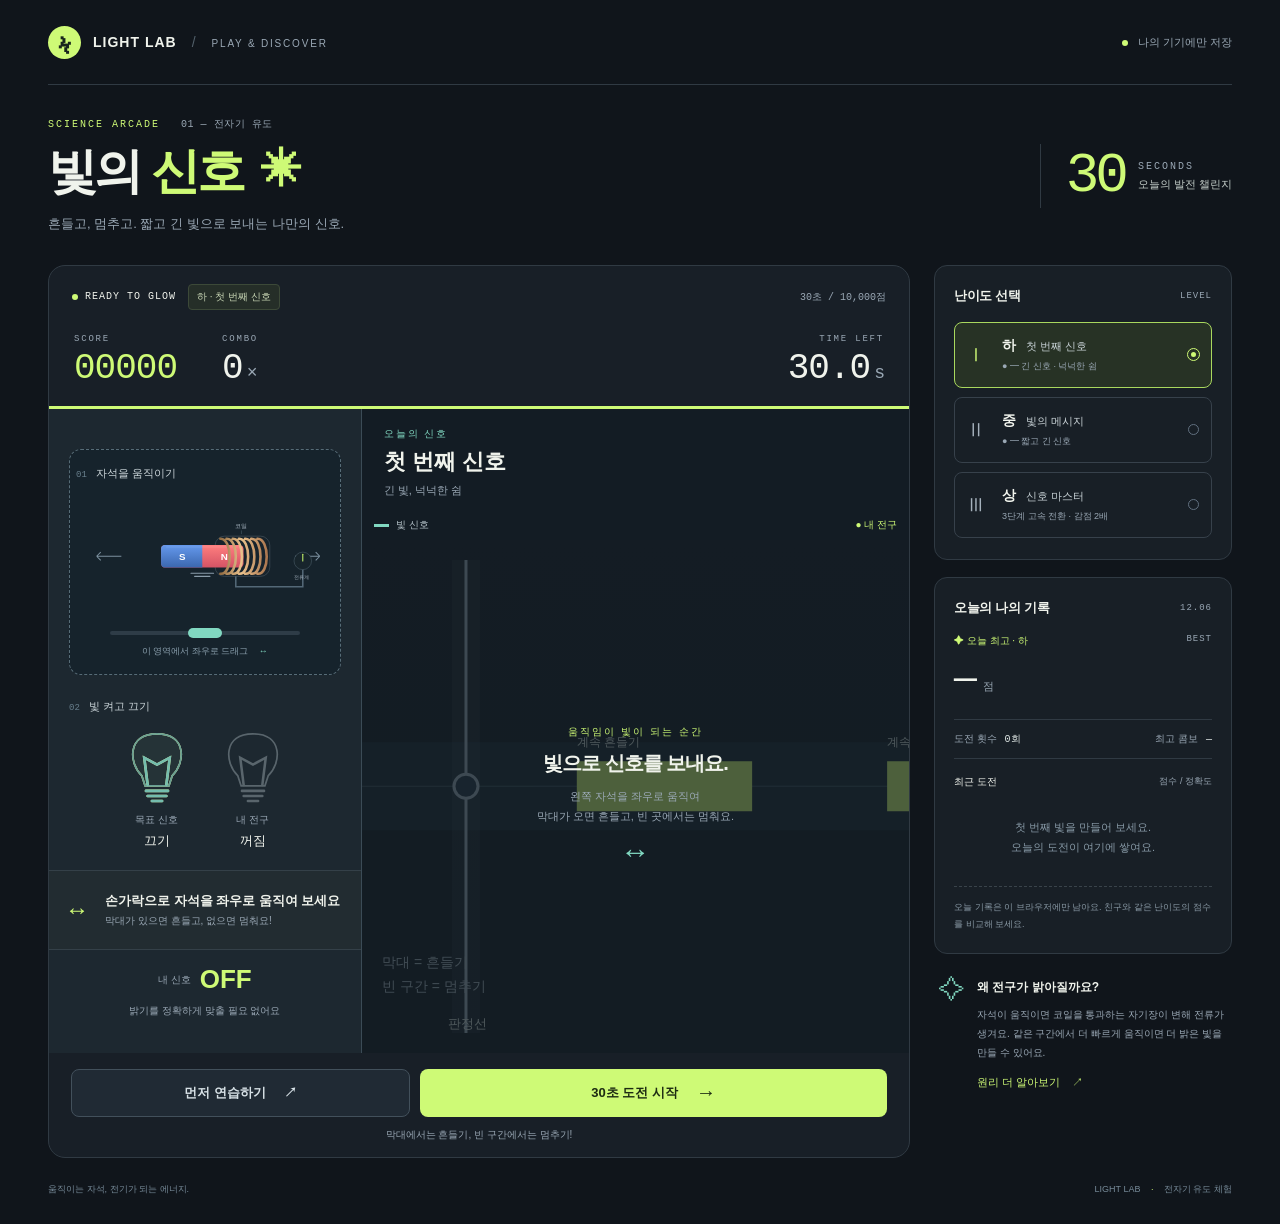
==== light-rhythm.html @ e62f3f04 "update" ====
<!doctype html>
<html lang="ko">
<head>
  <meta charset="utf-8">
  <meta name="viewport" content="width=device-width,initial-scale=1,viewport-fit=cover">
  <meta name="theme-color" content="#10151b">
  <meta name="description" content="자석을 움직여 빛의 신호를 맞추는 30초 전자기 유도 게임. 터치로 플레이하고 오늘의 기록에 도전하세요.">
  <title>빛의 신호 · 30초 발전 챌린지</title>
  <style>
:root{color-scheme:dark;--bg:#10151b;--panel:#181f27;--line:#303a43;--text:#f0f3ec;--muted:#9aa8b5;--lime:#cefa76;--mint:#81d8c1;--yellow:#f3d894;--mono:Consolas,'Courier New',monospace;font-family:Arial,'Malgun Gothic',sans-serif}*{box-sizing:border-box}body{margin:0;background:var(--bg);color:var(--text);font-size:14px}button,a{-webkit-tap-highlight-color:transparent}button{font:inherit;cursor:pointer;color:inherit}button:disabled{cursor:default;opacity:.46}button:focus-visible,a:focus-visible,[tabindex]:focus-visible{outline:3px solid var(--lime);outline-offset:4px}button{border:0}a{color:inherit;text-decoration:none}.shell{max-width:1360px;padding:0 48px;margin:auto}.topbar{height:85px;display:flex;align-items:center;justify-content:space-between;border-bottom:1px solid var(--line)}.brand{display:flex;gap:12px;align-items:center;font-size:14px;font-weight:800;letter-spacing:1px}.brand-icon{display:grid;place-items:center;width:33px;height:33px;background:var(--lime);color:#18251c;border-radius:50%;font-size:29px}.brand-divider{font-weight:400;color:#53616b;margin:0 15px}.brand-sub{font-size:10px;letter-spacing:1.8px;font-weight:500;color:var(--muted)}.top-actions{display:flex;align-items:center;gap:24px}.local-tag{color:var(--muted);font-size:11px}.local-tag i,.stage-label i{display:inline-block;width:6px;height:6px;border-radius:50%;background:var(--lime);margin-right:7px}.icon-button{padding:9px 12px;border:1px solid var(--line);border-radius:8px;background:transparent;font-size:18px}.icon-button span{font-size:11px;margin-left:5px}.intro{display:flex;justify-content:space-between;align-items:center;padding:32px 0 30px}.eyebrow{font-family:var(--mono);font-size:10px;letter-spacing:2px;color:var(--lime);margin:0 0 12px}.eyebrow span{color:var(--muted);letter-spacing:.5px;margin-left:13px}h1{font-size:49px;letter-spacing:-3px;margin:0;line-height:1.15;font-weight:800}h1 em{font-style:normal;color:var(--lime)}.title-star{display:inline-block;font-size:41px;color:var(--lime);margin-left:18px;vertical-align:4px}.subtitle{font-size:13px;color:var(--muted);margin:14px 0 0;line-height:1.65}.challenge-tag{display:flex;align-items:center;gap:13px;border-left:1px solid var(--line);padding-left:25px}.challenge-tag>span{font:56px var(--mono);color:var(--lime);letter-spacing:-4px}.challenge-tag>div{font:10px/1.9 var(--mono);letter-spacing:2px;color:var(--muted)}.challenge-tag strong{font:11px Arial,'Malgun Gothic',sans-serif;letter-spacing:0;color:#c4cec9}.layout{display:grid;grid-template-columns:minmax(0,1fr) 298px;gap:24px;align-items:start}.game-card{border:1px solid var(--line);border-radius:17px;overflow:hidden;background:var(--panel)}.stage-top{padding:18px 23px 0;display:flex;justify-content:space-between;align-items:center;gap:8px}.stage-label{font:10px var(--mono);letter-spacing:1px;display:flex;align-items:center}.badge{border:1px solid #3c4938;background:#252e28;font:10px Arial,'Malgun Gothic',sans-serif;letter-spacing:0;color:#cbd9b7;border-radius:4px;padding:5px 8px;margin-left:12px}.round-label{font:10px var(--mono);color:var(--muted);white-space:nowrap}.scoreboard{display:flex;padding:24px 25px 19px;gap:45px}.metric-label{font:9px var(--mono);letter-spacing:1.8px;color:var(--muted);display:block;margin-bottom:7px}.scoreboard strong{font:36px var(--mono);letter-spacing:-1px;line-height:1}.scoreboard #score{color:var(--lime)}.scoreboard strong span{font-size:18px;color:var(--muted);margin-left:4px}.time-metric{margin-left:auto;text-align:right}.time-track{height:3px;background:#283039}.time-track div{width:100%;height:100%;background:var(--lime);transition:width .08s linear}.track-header{display:flex;justify-content:space-between;align-items:center;font-size:10px;color:#b5c2c9;padding:16px 23px 5px}.legend-line{display:inline-block;width:15px;height:3px;background:var(--mint);vertical-align:middle;margin-right:5px}.muted{color:var(--muted)}.track-header .muted{font-size:9px;margin-left:8px}.cursor-legend{color:var(--lime)}.track-wrap{position:relative;height:218px;background:linear-gradient(180deg,#161e26,#131c24);overflow:hidden}#track{display:block;width:100%;height:100%}.track-overlay{position:absolute;inset:0;display:flex;align-items:center;justify-content:center;flex-direction:column;background:linear-gradient(90deg,#151e26ad,#151e26eb 50%,#151e26b8);text-align:center;pointer-events:none}.overlay-kicker{font-size:10px;color:var(--lime);letter-spacing:2px;margin-bottom:11px}.track-overlay strong{font-size:25px;letter-spacing:-1px}.track-overlay p{font-size:12px;line-height:1.8;color:var(--muted);margin:10px 0}.overlay-symbol{font-size:30px;line-height:1;color:var(--mint)}.judge-badge{position:absolute;top:12px;left:23%;font:italic bold 16px var(--mono);color:var(--lime);text-shadow:0 0 18px #cefa7650;pointer-events:none}.judge-badge[data-grade=good]{color:var(--mint)}.judge-badge[data-grade=miss]{color:#ff989b}.instruction-bar{display:flex;align-items:center;gap:12px;padding:13px 22px;background:#222c31;border-top:1px solid #344048;border-bottom:1px solid #344048;min-height:66px}.instruction-bar>span:first-child{color:var(--lime);font-size:24px;width:32px;text-align:center}.instruction-bar strong{display:block;font-size:13px}.instruction-bar div>span{display:block;font-size:10px;color:var(--muted);margin-top:4px}.instruction-bar #level-readout{margin-left:auto;font:10px var(--mono);letter-spacing:1px;color:var(--mint);white-space:nowrap}.experiment{display:grid;grid-template-columns:minmax(0,1fr) 185px;padding:19px 22px 15px;gap:20px}.apparatus-top{display:flex;justify-content:space-between;gap:10px;color:#687f8c;font:9px var(--mono)}.apparatus-top strong{font:11px Arial,'Malgun Gothic',sans-serif;color:#cbd5d9;margin-left:4px}.apparatus-top #current-label{color:var(--mint);font:9px Arial,'Malgun Gothic',sans-serif}.magnet-area{touch-action:none;user-select:none;cursor:grab;min-width:0}.magnet-area:active{cursor:grabbing}#apparatus{display:block;width:100%;height:126px}.pole-letter{font:bold 19px Arial;fill:white}.drag-track{position:relative;height:4px;background:#2e3c47;border-radius:5px;margin:0 13%}.drag-track span{position:absolute;top:-3px;left:50%;width:34px;height:10px;margin-left:-17px;background:var(--mint);border-radius:8px}.touch-caption{display:block;font-size:9px;text-align:center;color:#8ba0ae;margin-top:10px}.touch-caption span{margin-left:8px;color:var(--mint)}.bulbs-area{border-left:1px solid var(--line);padding-left:18px}.bulb-pair{display:flex;justify-content:space-around;gap:12px;margin-top:11px;text-align:center}.bulb-pair>div{width:68px}.bulb{--light:0;color:#d4d795;height:80px;filter:drop-shadow(0 0 calc(var(--light)*17px) #e5f599);transition:filter .07s}.bulb svg{height:80px;width:68px}.bulb .glass{fill:rgba(222,248,137,calc(.06 + var(--light)*.8));stroke:rgba(217,239,160,calc(.28 + var(--light)*.7));stroke-width:2}.target-bulb{color:#74bdae}.target-bulb .glass{fill:rgba(120,220,193,calc(.03 + var(--light)*.7));stroke:#689f94}.bulb-pair span{font-size:10px;color:var(--muted);display:block;margin-top:3px}.bulb-pair strong{font:13px var(--mono);display:block;margin-top:5px}.play-controls{display:flex;gap:10px;padding:2px 22px 0}.primary-button,.secondary-button{min-height:48px;padding:12px 18px;border-radius:8px;font-weight:700;font-size:13px;display:flex;align-items:center;justify-content:center;gap:18px}.primary-button{background:var(--lime);color:#1d2b12;flex:1}.primary-button:hover{background:#ddffa1}.primary-button span{font-size:20px}.secondary-button{border:1px solid #42505b;background:#202a34;color:#d7e1e6;flex:.7}.secondary-button:hover{background:#2c3943}.status{font-size:10px;line-height:1.6;text-align:center;margin:10px 12px 14px;color:var(--muted);min-height:16px}.sidebar{display:flex;flex-direction:column;gap:17px}.side-card{background:#181f26;border:1px solid var(--line);border-radius:13px;padding:21px 19px}.section-heading{display:flex;justify-content:space-between;align-items:center;gap:6px;margin-bottom:17px}.section-heading h2{font-size:13px;margin:0;letter-spacing:-.3px}.section-heading>span{font:9px var(--mono);color:var(--muted);letter-spacing:1px}.difficulty-list{display:flex;flex-direction:column;gap:9px}.difficulty{display:flex;align-items:center;gap:10px;padding:13px 12px;border:1px solid #37414b;background:transparent;border-radius:8px;text-align:left;width:100%;min-height:66px}.difficulty.active{border-color:#a9d85e;background:#273225}.difficulty-icon{width:25px;font:18px var(--mono);color:#a5b1bc}.active .difficulty-icon{color:var(--lime)}.difficulty strong{display:block;font-size:14px}.difficulty small{font-size:11px;font-weight:500;color:#c9d3d7;margin-left:6px}.difficulty em{display:block;font-size:9px;line-height:1.4;color:var(--muted);font-style:normal;margin-top:5px}.selection-dot{margin-left:auto;flex-shrink:0;width:11px;height:11px;border:1px solid #617080;border-radius:50%}.active .selection-dot{border:3px solid #273225;background:var(--lime);outline:1px solid var(--lime)}.best-label{display:flex;justify-content:space-between;color:var(--lime);font-size:10px}.best-label>span:last-child{font:9px var(--mono);letter-spacing:1px;color:var(--muted)}.best-label b{font-weight:400}.best-score{display:flex;gap:7px;align-items:baseline;margin:10px 0 18px}.best-score strong{font:38px var(--mono);letter-spacing:-1px}.best-score>span{color:var(--muted);font-size:11px}.record-stats{display:flex;justify-content:space-between;border-top:1px solid var(--line);border-bottom:1px solid var(--line);padding:12px 0;font-size:10px;color:var(--muted)}.record-stats b{font-family:var(--mono);color:#e0e8e6;margin-left:5px;font-weight:400}.recent-heading{display:flex;justify-content:space-between;font-size:10px;margin-top:16px}.recent-heading span{font-size:9px;color:var(--muted)}#recent-records{list-style:none;padding:0;margin:10px 0;max-height:140px;overflow:auto}#recent-records li{display:flex;justify-content:space-between;gap:8px;padding:8px 0;font:11px var(--mono);border-bottom:1px solid #2b353e}#recent-records li span{color:var(--muted);font-size:10px}#recent-records li.empty-record{display:block;text-align:center;font:11px/1.8 Arial,'Malgun Gothic',sans-serif;color:#8799a6;padding:19px 0;border:0}.record-note{color:#8999a5;font-size:9px;line-height:1.8;border-top:1px dashed #39434a;padding-top:12px;margin-bottom:0}.science-note{display:flex;gap:12px;padding:4px 5px}.note-icon{font-size:26px;color:var(--mint)}.science-note h2{font-size:12px;margin:4px 0 9px}.science-note p{font-size:10px;line-height:1.9;color:var(--muted);margin:0}.text-button{background:transparent;color:var(--lime);font-size:11px;padding:10px 0;display:inline-flex;gap:12px;align-items:center;min-height:42px}.text-button:hover{text-decoration:underline}footer{display:flex;justify-content:space-between;gap:15px;color:#778b99;font-size:9px;padding:25px 0 28px}footer i{font-style:normal;margin:0 8px;color:var(--lime)}.hidden{display:none!important}dialog{background:#1b252e;border:1px solid #46524d;border-radius:20px;color:var(--text);max-width:520px;width:calc(100% - 36px);padding:32px;text-align:center;box-shadow:0 24px 100px #0008}dialog::backdrop{background:#091017c9;backdrop-filter:blur(7px)}dialog h2{font-size:25px;letter-spacing:-1px;margin:12px 0}dialog .eyebrow{margin-top:10px}.result-decoration{font-size:42px;color:var(--lime)}.result-score{font:66px var(--mono);letter-spacing:-4px;color:var(--lime);margin-top:22px}.result-outof{font-size:11px;color:var(--muted)}.new-best{color:var(--lime);font-size:12px;min-height:18px}.result-stats{display:flex;justify-content:space-around;background:#131d25;border:1px solid #36434b;border-radius:10px;padding:18px 8px}.result-stats span{display:block;color:var(--muted);font-size:10px;margin-bottom:8px}.result-stats strong{font:21px var(--mono)}.result-tip{font-size:12px;color:var(--muted);line-height:1.8;margin:22px 0}dialog .primary-button{width:100%}dialog .text-button{margin-top:9px}.lesson-row{display:flex;gap:16px;text-align:left;margin:18px 0}.lesson-row b{color:var(--lime);font:22px var(--mono);margin-top:4px}.lesson-row p{margin:0;font-size:12px;line-height:1.9;color:var(--muted)}.lesson-row strong{display:block;color:var(--text);font-size:13px;margin-bottom:3px}.model-note{text-align:left;font-size:11px;line-height:1.85;color:var(--muted);padding:16px;background:#131c25;border-radius:8px;margin:20px 0}body.playing .difficulty{opacity:.45}body.playing .intro{padding-top:22px;padding-bottom:22px}body.playing .local-tag i{box-shadow:0 0 12px var(--lime)}
@media(min-width:1450px){.shell{padding:0 30px}.track-wrap{height:250px}.experiment{padding-top:22px;padding-bottom:22px}#apparatus{height:140px}}
@media(max-width:1100px){.shell{padding:0 24px}.layout{grid-template-columns:minmax(0,1fr) 260px;gap:17px}.side-card{padding:18px 15px}.experiment{grid-template-columns:minmax(0,1fr) 152px;gap:10px;padding-left:16px;padding-right:16px}.bulbs-area{padding-left:10px}.bulb-pair{gap:3px}.apparatus-top #current-label{font-size:8px}.stage-top{padding:16px 17px 0}.round-label{display:none}.scoreboard{padding:22px 18px 18px;gap:30px}.track-wrap{height:215px}.instruction-bar{padding-left:16px;padding-right:16px}.instruction-bar strong{font-size:12px}.instruction-bar #level-readout{font-size:9px}.difficulty{padding:12px 8px;gap:7px}.difficulty small{font-size:10px}}
@media(max-width:850px){.shell{padding:0 22px}.topbar{height:70px}.brand-sub,.brand-divider{display:none}.intro{padding:25px 0}.layout{grid-template-columns:1fr}.sidebar{display:grid;grid-template-columns:1fr 1fr;gap:16px}.science-note{grid-column:1/-1;padding:8px 5px}.track-wrap{height:220px}.experiment{grid-template-columns:minmax(0,1fr) 195px}.stage-top{padding:18px 22px 0}.scoreboard{padding:22px 24px 20px}.bulbs-area{padding-left:20px}.difficulty-list{gap:9px}.difficulty{padding:13px 12px}.difficulty small{font-size:11px}.round-label{display:block}h1{font-size:44px}.challenge-tag>span{font-size:47px}.record-note{font-size:10px}.science-note p{font-size:11px}.play-controls .primary-button{min-height:54px}}
@media(max-width:520px){.shell{padding:0 12px}.topbar{height:62px}.local-tag{display:none}.brand{font-size:12px}.top-actions{gap:8px}.intro{padding:24px 4px}.challenge-tag{display:none}h1{font-size:40px}.subtitle{font-size:11px}.eyebrow{font-size:9px}.sidebar{grid-template-columns:1fr}.science-note{grid-column:auto}.stage-top{padding:16px 14px 0}.badge{font-size:9px;margin-left:8px}.round-label{display:none}.scoreboard{padding:20px 15px;gap:24px}.scoreboard strong{font-size:29px}.metric-label{font-size:8px}.track-header{padding:14px 13px 6px;font-size:9px}.track-header .muted{display:none}.track-wrap{height:210px}.track-overlay strong{font-size:23px}.experiment{grid-template-columns:minmax(0,1fr) 117px;padding:15px 12px;gap:8px}.bulbs-area{padding-left:8px}.bulb-pair>div{width:44px}.bulb svg{width:44px;height:66px}.bulb{height:70px}.apparatus-top #current-label{display:none}.apparatus-top strong{font-size:10px}.apparatus-top{font-size:8px}#apparatus{height:117px}.bulb-pair{gap:3px;margin-top:13px}.bulb-pair span{font-size:9px}.touch-caption{font-size:8px}.instruction-bar{gap:6px;padding:12px 10px}.instruction-bar strong{font-size:11px}.instruction-bar div>span{font-size:9px}.instruction-bar #level-readout{display:none}.play-controls{padding:0 12px;gap:8px}.primary-button,.secondary-button{font-size:12px;padding:12px;gap:10px}.status{font-size:9px}.sidebar{gap:14px}.side-card{padding:20px}footer{font-size:8px;line-height:1.6}.result-score{font-size:56px}.result-stats strong{font-size:18px}dialog{padding:24px}.lesson-row{gap:10px}}
@media(prefers-reduced-motion:reduce){*{scroll-behavior:auto!important;transition:none!important}}
/* Keep the rhythm lane and touch control together while a round is active. */
body.focused-game .topbar,body.focused-game .intro,body.focused-game .sidebar,body.focused-game footer{display:none}
body.focused-game .shell{padding-top:12px;padding-bottom:12px}
body.focused-game .layout{display:block;max-width:1000px;margin:0 auto}
body.focused-game .scoreboard{padding-top:16px;padding-bottom:14px}
body.focused-game .track-wrap{height:clamp(140px,27vh,245px)}
body.focused-game .experiment{padding-top:14px;padding-bottom:13px}
body.focused-game .game-card{scroll-margin-top:12px}
@media(max-height:720px){body.focused-game .stage-top{padding-top:12px}body.focused-game .scoreboard{padding-top:10px;padding-bottom:10px}body.focused-game .scoreboard strong{font-size:28px}body.focused-game .track-wrap{height:150px}body.focused-game #apparatus{height:105px}body.focused-game .instruction-bar{min-height:53px;padding-top:9px;padding-bottom:9px}body.focused-game .status{margin:6px 10px 9px}body.focused-game .experiment{padding-top:10px;padding-bottom:10px}}
.game-sound{display:none;background:#26343b;border:1px solid #475b60;border-radius:7px;padding:10px 12px;min-height:42px;font:11px var(--mono);color:var(--mint);white-space:nowrap}.focused-game .game-sound{display:block}.focused-game .round-label{margin-left:auto;margin-right:8px}@media(max-width:600px){.focused-game .round-label{display:none}.focused-game .stage-label{font-size:8px;letter-spacing:.3px}.focused-game .badge{font-size:8px;margin-left:6px}.focused-game .game-sound{padding:8px}}
/* Performance layout: touch instrument at left, tall score at right. */
.performance-grid{display:grid;grid-template-columns:minmax(235px,.8fr) minmax(0,1.4fr);gap:0;align-items:stretch}.instrument-panel{background:#1d2830;border-right:1px solid #3b4b56;min-width:0;display:flex;flex-direction:column;justify-content:center}.score-panel{min-width:0;background:#131c24}.song-heading{padding:18px 22px 12px;display:flex;flex-direction:column;gap:6px}.song-heading>span{font-size:10px;letter-spacing:2px;color:var(--mint)}.song-heading strong{font-size:22px}.song-heading small{font-size:11px;color:var(--muted)}.performance-grid .experiment{display:flex;flex-direction:column;padding:20px;gap:24px}.performance-grid .magnet-area{min-height:180px;display:flex;flex-direction:column;justify-content:center;border:1px dashed #576c77;border-radius:12px;padding:16px 6px;background:#16232c}.performance-grid #apparatus{height:150px}.performance-grid .bulbs-area{border:0;padding:0}.performance-grid .bulb-pair{justify-content:center;gap:28px}.performance-grid .bulb{height:85px}.performance-grid .bulb svg{height:85px}.performance-grid .instruction-bar{padding:14px 12px;min-height:80px}.performance-grid #level-readout{display:none}.note-readout{text-align:center;padding:14px;display:flex;gap:9px;align-items:center;justify-content:center;flex-wrap:wrap}.note-readout span,.note-readout small{font-size:10px;color:var(--muted)}.note-readout strong{font-size:26px;color:var(--lime)}.note-readout small{flex-basis:100%}.performance-grid .track-wrap,body.focused-game .performance-grid .track-wrap{height:clamp(390px,57vh,640px)}.performance-grid .track-header{font-size:10px;padding:8px 12px}.performance-grid .track-header .muted{display:none}.performance-grid .track-overlay strong{font-size:20px}.performance-grid .track-overlay p{font-size:11px}.performance-grid .track-overlay{background:#131c24b0}.play-controls{padding-top:16px}.unlit{filter:none!important;color:#59656c!important;transition:none!important}.unlit .glass{fill:transparent!important;stroke:#59656c!important}.focused-game .layout{max-width:1280px}.focused-game .performance-grid{grid-template-columns:minmax(240px,.7fr) minmax(0,1.5fr)}.focused-game .song-heading{padding-top:12px}.focused-game .performance-grid .experiment{padding:12px 16px;gap:12px}.focused-game .performance-grid .track-wrap{height:clamp(350px,calc(100dvh - 335px),670px)}.focused-game .performance-grid #apparatus{height:120px}.focused-game .performance-grid .magnet-area{min-height:150px}.focused-game .performance-grid .instruction-bar{min-height:62px}.focused-game .note-readout{padding:8px}.focused-game .performance-grid .bulb,.focused-game .performance-grid .bulb svg{height:65px}.performance-grid .apparatus-top #current-label{display:none}@media(max-width:600px){.performance-grid,.focused-game .performance-grid{grid-template-columns:minmax(145px,.8fr) minmax(0,1.2fr)}.performance-grid .experiment,.focused-game .performance-grid .experiment{padding:10px 5px;gap:12px}.performance-grid #apparatus,.focused-game .performance-grid #apparatus{height:95px}.performance-grid .magnet-area{padding:10px 2px}.performance-grid .bulb-pair{gap:9px}.performance-grid .instruction-bar{padding:10px 5px}.performance-grid .instruction-bar>span:first-child{display:none}.performance-grid .track-header{font-size:8px;gap:4px;flex-wrap:wrap}.song-heading{padding:14px 10px}.song-heading strong{font-size:18px}.song-heading small{font-size:10px}.performance-grid .track-overlay strong{font-size:15px}.performance-grid .track-overlay p{font-size:10px}.performance-grid .overlay-kicker{font-size:8px;letter-spacing:0}.performance-grid .judge-badge{font-size:12px}.performance-grid .note-readout small{font-size:9px}}
body.focused-game .layout{max-width:1280px}body.focused-game .performance-grid .track-wrap{height:clamp(300px,calc(100dvh - 395px),670px)}
.judge-badge[data-grade=penalty]{color:#ff989b}.judge-badge[data-grade=rest]{color:var(--mint)}.judge-badge[data-grade=grace]{color:var(--muted)}

</style>
</head>
<body>
  <div class="shell">
    <header class="topbar">
      <a class="brand" href="./light-rhythm.html" aria-label="빛의 신호 처음으로"><span class="brand-icon">ϟ</span><span>LIGHT LAB<span class="brand-divider">/</span><span class="brand-sub">PLAY & DISCOVER</span></span></a>
      <div class="top-actions"><span class="local-tag"><i></i> 나의 기기에만 저장</span></div>
    </header>

    <main>
      <section class="intro">
        <div><p class="eyebrow">SCIENCE ARCADE <span>01 — 전자기 유도</span></p><h1>빛의 <em>신호</em><span class="title-star">✳</span></h1><p class="subtitle">흔들고, 멈추고. 짧고 긴 빛으로 보내는 나만의 신호.</p></div>
        <div class="challenge-tag"><span>30</span><div>SECONDS<br><strong>오늘의 발전 챌린지</strong></div></div>
      </section>

      <div class="layout">
        <section class="game-card" aria-label="전자기 유도 빛 신호 게임">
          <div class="stage-top"><div class="stage-label"><i></i> <span id="stage-label">READY TO GLOW</span><span id="mode-badge" class="badge">하 · 첫 번째 신호</span></div><span class="round-label">30초 / 10,000점</span></div>
          <div class="scoreboard">
            <div><span class="metric-label">SCORE</span><strong id="score">00000</strong></div>
            <div class="combo-metric"><span class="metric-label">COMBO</span><strong id="combo">0<span>×</span></strong></div>
            <div class="time-metric"><span class="metric-label">TIME LEFT</span><strong id="time">30.0<span>s</span></strong></div>
          </div>
          <div class="time-track"><div id="time-fill"></div></div>

          <div class="performance-grid"><section class="instrument-panel">          <div class="experiment">
            <div class="magnet-area" id="touch-zone" role="slider" tabindex="0" aria-label="자석 위치. 손가락으로 좌우 왕복하거나 좌우 방향키를 누르세요." aria-valuemin="8" aria-valuemax="92" aria-valuenow="50">
              <div class="apparatus-top"><span>01 <strong>자석을 움직이기</strong></span><span id="current-label">전류 없음</span></div>
              <svg id="apparatus" viewBox="0 0 500 155" aria-hidden="true">
                <defs><linearGradient id="pole-blue" x2="0" y2="1"><stop stop-color="#6599ed"/><stop offset="1" stop-color="#3b67ae"/></linearGradient><linearGradient id="pole-red" x2="0" y2="1"><stop stop-color="#ff7f7f"/><stop offset="1" stop-color="#d45365"/></linearGradient><linearGradient id="copper" x2="1" y2="0"><stop stop-color="#926c42"/><stop offset=".45" stop-color="#e9c18c"/><stop offset="1" stop-color="#ad7850"/></linearGradient></defs>
                <path d="M310 113 V137 H440 V102" fill="none" stroke="#536877" stroke-width="3"/>
                <rect x="270" y="39" width="106" height="78" rx="18" fill="#17232c" stroke="#53616a"/>
                <g id="magnet" transform="translate(165 0)"><rect x="0" y="56" width="160" height="44" rx="8" fill="url(#pole-red)"/><path d="M8 56 H80 V100 H8 Q0 100 0 92 V64 Q0 56 8 56" fill="url(#pole-blue)"/><path d="M10 60 H150" stroke="#fff" opacity=".22"/><text x="35" y="85" class="pole-letter">S</text><text x="116" y="85" class="pole-letter">N</text><path d="M58 111 H102 M65 117 H95" stroke="#8b9daa" stroke-width="2" stroke-linecap="round"/></g>
                <g id="coil-wires" fill="none" stroke="url(#copper)" stroke-width="5" stroke-linecap="round"><path d="M280 44 C304 43 304 115 280 112 M292 44 C316 43 316 115 292 112 M304 44 C328 43 328 115 304 112 M316 44 C340 43 340 115 316 112 M328 44 C352 43 352 115 328 112 M340 44 C364 43 364 115 340 112 M352 44 C376 43 376 115 352 112"/></g>
                <text x="321" y="24" text-anchor="middle" fill="#a3b1bd" font-size="12">코일</text><path d="M321 28 V35" stroke="#526571"/>
                <path d="M40 78 H88 M40 78 L48 70 M40 78 L48 86 M425 78 H473 M473 78 L465 70 M473 78 L465 86" stroke="#7c909f" stroke-width="2" fill="none"/>
                <circle cx="440" cy="87" r="17" fill="#18252c" stroke="#526571"/><path id="needle" d="M440 87 L440 74" stroke="#c8f86b" stroke-width="2" stroke-linecap="round"/>
                <text x="438" y="123" fill="#a3b1bd" font-size="10" text-anchor="middle">전류계</text>
              </svg>
              <div class="drag-track"><span id="drag-thumb"></span></div><span class="touch-caption">이 영역에서 좌우로 드래그 <span>↔</span></span>
            </div>
            <div class="bulbs-area"><div class="apparatus-top"><span>02 <strong>빛 켜고 끄기</strong></span></div><div class="bulb-pair"><div><div class="bulb target-bulb" id="target-bulb"><svg viewBox="0 0 80 95" aria-hidden="true"><path class="glass" d="M40 8 C4 8 7 43 22 57 L26 69 H54 L58 57 C73 43 76 8 40 8Z"/><path d="M29 68 L25 36 L40 44 L55 36 L51 68 M27 75 H53 M29 81 H51 M34 87 H46" fill="none" stroke="currentColor" stroke-width="3" stroke-linecap="round"/></svg></div><span>목표 신호</span><strong id="target-percent">0%</strong></div><div><div class="bulb" id="actual-bulb"><svg viewBox="0 0 80 95" aria-hidden="true"><path class="glass" d="M40 8 C4 8 7 43 22 57 L26 69 H54 L58 57 C73 43 76 8 40 8Z"/><path d="M29 68 L25 36 L40 44 L55 36 L51 68 M27 75 H53 M29 81 H51 M34 87 H46" fill="none" stroke="currentColor" stroke-width="3" stroke-linecap="round"/></svg></div><span>내 전구</span><strong id="actual-percent">0%</strong></div></div></div>
          </div>
          <div class="instruction-bar"><span id="motion-icon">↔</span><div><strong id="motion-label">손가락으로 자석을 좌우로 움직여 보세요</strong><span id="motion-detail">막대에서는 흔들기, 빈 구간에서는 멈추기!</span></div><span id="level-readout">READY</span></div>

<div class="note-readout"><span>내 신호</span><strong id="played-note">OFF</strong><small>밝기를 정확하게 맞출 필요 없어요</small></div></section><section class="score-panel"><div class="song-heading"><span>오늘의 신호</span><strong id="song-title">첫 번째 신호</strong><small id="song-description">긴 신호와 넉넉한 쉼</small></div>          <div class="track-header"><span><i class="legend-line"></i> 빛 신호 <span class="muted">← 이쪽으로 흘러와요</span></span><span class="cursor-legend">● 내 전구</span></div>
          <div class="track-wrap" id="track-wrap">
            <canvas id="track" aria-label="한 줄의 신호 막대가 판정선으로 흐릅니다. 막대에서는 흔들고 빈 구간에서는 멈추세요."></canvas>
            <div id="track-overlay" class="track-overlay"><span class="overlay-kicker">움직임이 빛이 되는 순간</span><strong id="overlay-title">빛으로 신호를 보내요.</strong><p id="overlay-text">왼쪽 자석을 좌우로 움직여<br>막대가 오면 흔들고, 없으면 멈춰요.</p><span class="overlay-symbol">↔</span></div>
            <span class="judge-badge" id="judge" aria-hidden="true"></span>
          </div>

</section></div>
          <div class="play-controls"><button id="practice" class="secondary-button">먼저 연습하기 <span>↗</span></button><button id="start" class="primary-button">30초 도전 시작 <span>→</span></button><button id="stop" class="secondary-button hidden">그만하기</button></div>
          <p id="status" class="status" role="status" aria-live="polite">막대에서는 흔들기, 빈 구간에서는 멈추기!</p>
        </section>

        <aside class="sidebar">
          <section class="side-card difficulty-card"><div class="section-heading"><h2>난이도 선택</h2><span>LEVEL</span></div><div class="difficulty-list" role="group" aria-label="난이도"><button class="difficulty active" data-mode="easy" aria-pressed="true"><span class="difficulty-icon">Ⅰ</span><span><strong>하 <small>첫 번째 신호</small></strong><em>● ━ 긴 신호 · 넉넉한 쉼</em></span><span class="selection-dot"></span></button><button class="difficulty" data-mode="medium" aria-pressed="false"><span class="difficulty-icon">Ⅱ</span><span><strong>중 <small>빛의 메시지</small></strong><em>● ━ 짧고 긴 신호</em></span><span class="selection-dot"></span></button><button class="difficulty" data-mode="hard" aria-pressed="false"><span class="difficulty-icon">Ⅲ</span><span><strong>상 <small>신호 마스터</small></strong><em>3단계 고속 전환 · 감점 2배</em></span><span class="selection-dot"></span></button></div></section>

          <section class="side-card records-card"><div class="section-heading"><h2>오늘의 나의 기록</h2><span id="today-date"></span></div><div class="best-label"><span>✦ 오늘 최고 · <b id="record-mode">하</b></span><span>BEST</span></div><div class="best-score"><strong id="best-score">—</strong><span>점</span></div><div class="record-stats"><span>도전 횟수 <b id="attempts">0회</b></span><span>최고 콤보 <b id="best-combo">—</b></span></div><div class="recent-heading">최근 도전 <span>점수 / 정확도</span></div><ol id="recent-records"><li class="empty-record">첫 번째 신호를 만들어 보세요.<br>오늘의 도전이 여기에 쌓여요.</li></ol><p class="record-note" id="storage-note">오늘 기록은 이 브라우저에만 남아요.<br>친구와 같은 난이도의 점수를 비교해 보세요.</p></section>

          <section class="science-note"><span class="note-icon">✧</span><div><h2>왜 전구가 밝아질까요?</h2><p>자석이 움직이면 코일을 통과하는 자기장이 변해 전류가 생겨요. 같은 구간에서 더 빠르게 움직이면 더 밝은 빛을 만들 수 있어요.</p><button id="learn" class="text-button">원리 더 알아보기 <span>↗</span></button></div></section>
        </aside>
      </div>
      <footer><span>움직이는 자석, 전기가 되는 에너지.</span><span>LIGHT LAB <i>·</i> 전자기 유도 체험</span></footer>
    </main>
  </div>

  <dialog id="result-dialog" aria-labelledby="result-title"><div class="result-decoration">✳</div><p class="eyebrow">CHALLENGE COMPLETE</p><h2 id="result-title">오늘의 빛을 만들었어요!</h2><p id="result-mode" class="muted"></p><div class="result-score" id="result-score">0</div><span class="result-outof">/ 10,000점</span><p id="new-best" class="new-best"></p><div class="result-stats"><div><span>정확도</span><strong id="result-accuracy"></strong></div><div><span>최대 콤보</span><strong id="result-combo"></strong></div><div><span>오늘 최고</span><strong id="result-best"></strong></div></div><p class="result-tip">막대에서는 흔들고, 빈 구간에서는 멈추기.<br>불필요한 빛을 줄이는 것이 높은 점수의 비결이에요.</p><button id="retry" class="primary-button">한 번 더 도전 <span>↻</span></button><button id="close-result" class="text-button">기록 보고 돌아가기</button></dialog>
  <dialog id="learn-dialog" aria-labelledby="learn-title"><p class="eyebrow">A LITTLE SCIENCE</p><h2 id="learn-title">움직임이 전기가 되는 원리</h2><div class="lesson-row"><b>01</b><p><strong>움직일 때 전류가 생겨요.</strong>코일을 통과하는 자기장이 변하면 유도 전류가 생겨요. 자석을 넣어 두기만 하면 전류가 계속 흐르지 않아요.</p></div><div class="lesson-row"><b>02</b><p><strong>속도를 바꾸면 밝기도 달라져요.</strong>같은 장치, 같은 구간에서 빠르게 움직일수록 자기장이 빠르게 변해 더 큰 전류를 만들 수 있어요.</p></div><div class="lesson-row"><b>03</b><p><strong>방향을 바꾸면 전류 방향도 바뀌어요.</strong>전류계 바늘을 살펴보세요. 전류 방향이 달라도 전구는 켜질 수 있어요.</p></div><p class="model-note">이 게임은 자석이 코일에 부분적으로 들어가는 구간을 단순화한 학습 모형이에요. 실제 밝기는 위치·코일·자석·회로에 따라 달라져요. 발전소도 물이나 바람 등의 에너지로 발전기를 돌려 전기를 만들어요. 표시되는 밝기와 점수는 실제 측정 단위가 아니에요. 짧고 긴 빛 신호로 전자기 유도의 켜짐과 꺼짐을 체험해요.</p><button id="close-learn" class="primary-button">이제 빛을 만들어 볼까요? <span>→</span></button></dialog>
<script>
(function(root){
'use strict';
const DURATION=30, DT=1/120, MAX_SPEED=4;
const DIFFICULTIES={
 easy:{label:'하',title:'첫 번째 신호',grace:.22,preview:6,penalty:1},
 medium:{label:'중',title:'빛의 메시지',grace:.16,preview:6,penalty:1},
 hard:{label:'상',title:'신호 마스터',grace:.10,preview:2.8,penalty:2}
};
const SIGNALS={
 easy:{title:'첫 번째 신호',description:'긴 빛, 넉넉한 쉼',sequence:[2,2,1,2,1,2,2],gap:1.5},
 medium:{title:'빛의 메시지',description:'짧은 빛과 긴 빛을 번갈아',sequence:[1,2,1,1,2,1,2,1,1,2],gap:.9},
 hard:{title:'신호 마스터',description:'3단계 가속 도전 · 2.8초 미리 보기 · 감점 2배',phases:[
  {start:1.5,end:10,pairs:[[.8,.5],[1.2,.4],[.6,.6],[1,.4],[.7,.5],[.9,.9]]},
  {start:10,end:20,pairs:[[.3,.3],[.3,.3],[.3,.5],[.4,.3],[.3,.3],[.3,.3],[.4,.6],[.3,.3],[.3,.3],[.3,.3],[.3,.5],[.8,.4]]},
  {start:20,end:30,pairs:[[1.2,.3],[.3,.3],[.4,.3],[1.1,.4],[.3,.3],[.3,.3],[.4,.3],[1.2,.3],[.3,.3],[.5,.9]]}
 ]}
};
const charts={};
for(const [mode,p] of Object.entries(SIGNALS)){
 if(p.phases){
  const rows=[{start:0,end:1.5,on:false}];
  for(const phase of p.phases){
   const scale=(phase.end-phase.start)/phase.pairs.flat().reduce((a,b)=>a+b,0);let t=phase.start;
   for(const [on,off] of phase.pairs){rows.push({start:t,end:t+on*scale,on:true});t+=on*scale;rows.push({start:t,end:t+off*scale,on:false});t+=off*scale;}
   rows.at(-1).end=phase.end;
  }
  charts[mode]=rows;continue;
 }
 const total=p.sequence.reduce((a,b)=>a+b,0)+p.sequence.length*p.gap;
 const unit=27/total;let t=1.5;const rows=[{start:0,end:t,on:false}];
 for(const length of p.sequence){rows.push({start:t,end:t+length*unit,on:true});t+=length*unit;rows.push({start:t,end:t+p.gap*unit,on:false});t+=p.gap*unit;}
 rows.at(-1).end=30;charts[mode]=rows;
}
const clamp=(v,a,b)=>Math.max(a,Math.min(b,v));
function segmentAt(mode,t){const list=charts[mode]||charts.easy;return list.find(s=>t<s.end-1e-8)||list.at(-1);}
function targetAt(mode,t){return segmentAt(mode,t).on?1:0;}
// Boundary grace never awards free signal points; it only forgives a mismatch.
function judge(mode,t,lit){
 const list=charts[mode],s=segmentAt(mode,t),on=!!lit,grace=DIFFICULTIES[mode].grace;
 if(s.on===on)return s.on?'hit':'rest';
 const index=list.indexOf(s);
 const nearStart=index>0&&t-s.start<grace;
 const nearEnd=index<list.length-1&&s.end-t<grace;
 if(nearStart||nearEnd)return 'grace';
 return s.on?'miss':'penalty';
}
class Engine{
 constructor(mode='easy',practice=false){
 this.mode=DIFFICULTIES[mode]?mode:'easy';this.practice=practice;
 this.x=.5;this.current=0;this.brightness=0;this.lit=false;this.time=0;this.ticks=0;this.accumulator=0;this.done=false;
 this.motionWindow=Array(12).fill(0);this.motionIndex=0;this.motionSum=0;this.lastPowered=-100;
 this.judgments=0;this.hits=0;this.evaluated=0;this.points=0;this.combo=0;this.maxCombo=0;this.lastJudge='';this.penalties=0;
 this.maxHits=0;for(let i=1;i<=300;i++)if(targetAt(this.mode,i/10-.001))this.maxHits++;
 }
 get score(){return Math.round(clamp(this.points/this.maxHits*10000,0,10000));}
 get accuracy(){return this.evaluated?Math.round(this.hits/this.evaluated*100):0;}
 stopMotion(){this.current=0;this.brightness=0;this.lit=false;this.motionWindow.fill(0);this.motionSum=0;}
 step(seconds,targetX){
 if(this.done||!Number.isFinite(seconds)||seconds<=0)return;
 this.accumulator+=Math.min(seconds,.25);const aim=Number.isFinite(targetX)?clamp(targetX,.08,.92):this.x;
 while(this.accumulator+1e-10>=DT&&!this.done){
 this.accumulator-=DT;const old=this.x;this.x+=clamp(aim-this.x,-MAX_SPEED*DT,MAX_SPEED*DT);this.current=(this.x-old)/DT;
 const distance=Math.abs(this.x-old);this.motionSum+=distance-this.motionWindow[this.motionIndex];this.motionWindow[this.motionIndex]=distance;this.motionIndex=(this.motionIndex+1)%12;
 const speed=Math.max(0,this.motionSum)/.1;
 // A stable on/off threshold; excessive speed never earns extra points.
 this.lit=speed>=(this.lit?.18:.28);this.brightness=this.lit?.85:0;
 if(this.lit)this.lastPowered=this.time;
 this.ticks++;this.time=this.ticks*DT;
 if(!this.practice&&this.ticks%12===0){
 const t=this.time-.001;const held=targetAt(this.mode,t)&&this.time-this.lastPowered<=.12;
 this.lastJudge=judge(this.mode,t,this.lit||held);this.judgments++;
 if(this.lastJudge!=='grace'){
 this.evaluated++;
 if(this.lastJudge==='hit'){this.points++;this.hits++;this.combo++;}
 else if(this.lastJudge==='rest'){this.hits++;}
 else {this.combo=0;if(this.lastJudge==='penalty'){this.points=Math.max(0,this.points-DIFFICULTIES[this.mode].penalty);this.penalties++;}}
 this.maxCombo=Math.max(this.maxCombo,this.combo);
 }
 }
 if(!this.practice&&this.ticks>=3600){this.done=true;this.time=30;}
 }
 }
 result(){return {score:this.score,accuracy:this.accuracy,combo:this.maxCombo};}
}
const api={Engine,DIFFICULTIES,SIGNALS,DURATION,MAX_SPEED,charts,targetAt,segmentAt,judge,clamp};
if(typeof module!=='undefined'&&module.exports)module.exports=api;else root.LightRhythm=api;
})(typeof globalThis!=='undefined'?globalThis:this);

</script>
<script>
(function(root){
  'use strict';
  const KEY = 'light-signal-today-v2';
  const LEGACY_KEY = 'light-signal-today-v1';
  const MODES = ['easy','medium','hard'];
  function localDate(d) { return `${d.getFullYear()}-${String(d.getMonth()+1).padStart(2,'0')}-${String(d.getDate()).padStart(2,'0')}`; }
  function blank(date) { return {version:1,date,modes:Object.fromEntries(MODES.map(k=>[k,{count:0,best:0,bestCombo:0,recent:[]}]))}; }
  const integer = (n,max) => Number.isInteger(n) && n>=0 && n<=max;
  function validRecord(r) { return r && integer(r.score,10000) && integer(r.accuracy,100) && integer(r.combo,300); }
  function validData(d,date) {
    return d && d.version===1 && d.date===date && d.modes && MODES.every(k=> {
      const m=d.modes[k];
      return m && integer(m.count,Number.MAX_SAFE_INTEGER) && integer(m.best,10000) && integer(m.bestCombo,300) && Array.isArray(m.recent) && m.recent.length<=10 && m.recent.length<=m.count && m.recent.every(r=>validRecord(r)&&typeof r.time==='string'&&Number.isFinite(Date.parse(r.time))&&r.score<=m.best&&r.combo<=m.bestCombo);
    });
  }
  function createStore(storage, now=()=>new Date()) {
    let available = true, data;
    function persist() { try { storage.setItem(KEY,JSON.stringify(data)); } catch { available=false; } }
    function refresh() {
      const date=localDate(now());
      if (available) {
        try {
          const saved=storage.getItem(KEY),raw=JSON.parse(saved);
          if(validData(raw,date))data=raw;
          else {
            data=blank(date);
            if(saved===null){
              const old=JSON.parse(storage.getItem(LEGACY_KEY));
              if(validData(old,date)){data.modes.easy=old.modes.easy;data.modes.medium=old.modes.medium;}
            }
            persist();
          }
        }
        catch(error) { if(!(error instanceof SyntaxError))available=false; data=data&&data.date===date?data:blank(date);persist(); }
      } else if(!data||data.date!==date){data=blank(date);}
    }
    return {
      get available(){return available;},
      read(){refresh();return JSON.parse(JSON.stringify(data));},
      add(mode,record){
        if(!MODES.includes(mode)||!validRecord(record))throw new TypeError('Invalid result');
        refresh();const m=data.modes[mode];m.count++;m.best=Math.max(m.best,record.score);m.bestCombo=Math.max(m.bestCombo,record.combo);
        m.recent.unshift({...record,time:now().toISOString()});m.recent=m.recent.slice(0,10);persist();
        return this.read();
      }
    };
  }
  const api={createStore,localDate,KEY};
  if(typeof module!=='undefined'&&module.exports)module.exports=api;else root.LightRecords=api;
})(typeof globalThis!=='undefined'?globalThis:this);

</script>
<script>
(function(){
  'use strict';
  const $=id=>document.getElementById(id);
  const {Engine,DIFFICULTIES,targetAt,clamp,MAX_SPEED,SIGNALS}=window.LightRhythm;
  let storage;try{storage=window.localStorage;}catch{storage=null;}
  const store=window.LightRecords.createStore(storage);
  let mode='easy', engine=new Engine(mode,true), state='ready';
  let aim=engine.x, pointer=null, anchorX=0, anchorAim=0, keyboard=0, keyboardSpeed=.8;
  let previousFrame=performance.now(), countdownAt=0, lastBeat=-1, lastJudgment=0;
  const canvas=$('track'), ctx=canvas.getContext('2d');
  let cw=600,ch=218;
  const format=n=>n.toLocaleString('ko-KR');
  const difficultyButtons=[...document.querySelectorAll('.difficulty')];

  function resize(){
    const r=canvas.getBoundingClientRect(),dpr=Math.min(devicePixelRatio||1,2);
    cw=r.width;ch=r.height;canvas.width=Math.round(cw*dpr);canvas.height=Math.round(ch*dpr);ctx.setTransform(dpr,0,0,dpr,0,0);
  }
  new ResizeObserver(resize).observe(canvas);

  function updateRecords(){
    const data=store.read(),m=data.modes[mode];
    $('today-date').textContent=data.date.slice(5).replace('-','.');$('record-mode').textContent=DIFFICULTIES[mode].label;
    $('best-score').textContent=m.count?format(m.best):'—';$('attempts').textContent=`${m.count}회`;
    $('best-combo').textContent=m.count?`${m.bestCombo}×`:'—';
    const list=$('recent-records');list.replaceChildren();
    if(!m.count){const li=document.createElement('li');li.className='empty-record';li.append('첫 번째 빛을 만들어 보세요.',document.createElement('br'),'오늘의 도전이 여기에 쌓여요.');list.append(li);}
    for(const r of m.recent){
      const li=document.createElement('li'),time=document.createElement('span'),points=document.createElement('b'),acc=document.createElement('span');
      time.textContent=new Date(r.time).toLocaleTimeString('ko-KR',{hour:'2-digit',minute:'2-digit',hour12:false});points.textContent=format(r.score);acc.textContent=`${r.accuracy}%`;
      li.append(time,points,acc);list.append(li);
    }
    $('storage-note').textContent=store.available?'오늘 기록은 이 브라우저에만 남아요. 친구와 같은 난이도의 점수를 비교해 보세요.':'이 브라우저에서는 기록을 저장할 수 없어요. 현재 화면에서만 기록이 유지돼요.';
  }
  function setControls(){
    const busy=state==='playing'||state==='countdown';
    document.body.classList.toggle('playing',busy);
    document.body.classList.toggle('focused-game',busy||state==='practice');
    difficultyButtons.forEach(b=>b.disabled=busy);
    $('practice').classList.toggle('hidden',busy||state==='practice');
    $('start').classList.toggle('hidden',busy);
    $('stop').classList.toggle('hidden',!busy&&state!=='practice');
    $('learn').disabled=busy;
    $('stage-label').textContent=state==='playing'?'LIVE · FEEL THE RHYTHM':state==='practice'?'PRACTICE · 자유롭게 움직여요':state==='countdown'?'GET READY':'READY TO GLOW';
  }
  function releaseInput(){pointer=null;keyboard=0;aim=engine.x;engine.stopMotion();}
  function ready(message='막대에서는 흔들기, 빈 구간에서는 멈추기!'){
    state='ready';engine=new Engine(mode,true);releaseInput();
    $('track-overlay').classList.remove('hidden');$('overlay-title').textContent='빛으로 신호를 보내요.';
    $('overlay-text').innerHTML='왼쪽 자석을 좌우로 움직여<br>막대가 오면 흔들고, 빈 곳에서는 멈춰요.';
    $('song-title').textContent=SIGNALS[mode].title;$('song-description').textContent=SIGNALS[mode].description;
    $('track-overlay').querySelector('.overlay-kicker').textContent='움직임이 빛이 되는 순간';
    $('judge').textContent='';$('status').textContent=message;setControls();updateRecords();
  }
  function practice(){
    state='practice';engine=new Engine(mode,true);releaseInput();lastBeat=-1;
    $('track-overlay').classList.add('hidden');$('judge').textContent='';
    $('status').textContent='연습은 감점과 기록이 없어요. 신호 막대에 맞춰 흔들고 멈춰 보세요.';setControls();document.querySelector('.game-card').scrollIntoView({block:'start'});
  }
  function start(){
    updateRecords();state='countdown';engine=new Engine(mode);releaseInput();countdownAt=performance.now();lastBeat=-1;lastJudgment=0;
    $('track-overlay').classList.remove('hidden');$('track-overlay').querySelector('.overlay-kicker').textContent='손가락을 자석 위에 준비하세요';
    $('overlay-title').textContent='3';$('overlay-text').textContent='처음에는 멈춤. 다음 빛을 미리 살펴보세요.';
    $('judge').textContent='';$('status').textContent='막대에서는 빛을 내면 가점, 빈 구간에서 빛을 내면 감점이에요.';
    setControls();document.querySelector('.game-card').scrollIntoView({block:'start'});
  }
  function finish(){
    if(state!=='playing')return;
    state='result';releaseInput();
    const result=engine.result(),old=store.read().modes[mode],isBest=old.count===0||result.score>old.best;
    const data=store.add(mode,result);updateRecords();setControls();
    $('result-mode').textContent=`난이도 ${DIFFICULTIES[mode].label} · ${DIFFICULTIES[mode].title}`;
    $('result-score').textContent=format(result.score);$('result-accuracy').textContent=`${result.accuracy}%`;
    $('result-combo').textContent=`${result.combo}×`;$('result-best').textContent=format(data.modes[mode].best);
    $('new-best').textContent=isBest?'✦ 오늘의 새로운 최고 기록!':'한 번 더, 나만의 리듬을 찾아볼까요?';
    $('status').textContent=store.available?'도전 완료! 오늘의 기록을 저장했어요.':'도전 완료! 저장이 차단되어 현재 화면에만 기록했어요.';
    $('result-dialog').showModal();
  }
  $('practice').addEventListener('click',practice);$('start').addEventListener('click',start);
  $('stop').addEventListener('click',()=>ready('도전을 중단했어요. 완료하지 않은 도전은 저장하지 않아요.'));
  $('retry').addEventListener('click',()=>{$('result-dialog').close();start();});
  $('close-result').addEventListener('click',()=>{$('result-dialog').close();ready();});
  $('result-dialog').addEventListener('cancel',()=>ready());
  $('learn').addEventListener('click',()=>{$('learn-dialog').showModal();releaseInput();});
  $('close-learn').addEventListener('click',()=>$('learn-dialog').close());
  difficultyButtons.forEach(button=>button.addEventListener('click',()=>{
    mode=button.dataset.mode;
    difficultyButtons.forEach(b=>{const active=b===button;b.classList.toggle('active',active);b.setAttribute('aria-pressed',String(active));});
    $('mode-badge').textContent=`${DIFFICULTIES[mode].label} · ${DIFFICULTIES[mode].title}`;ready();
  }));
  const zone=$('touch-zone');
  zone.addEventListener('pointerdown',e=>{
    if(pointer!==null||state==='result'||(e.pointerType==='mouse'&&e.button!==0))return;
    if(state==='ready')practice();
    pointer=e.pointerId;anchorX=e.clientX;anchorAim=engine.x;aim=engine.x;zone.setPointerCapture(pointer);zone.focus({preventScroll:true});e.preventDefault();
  });
  zone.addEventListener('pointermove',e=>{
    if(e.pointerId!==pointer)return;
    if(state==='countdown'){anchorX=e.clientX;anchorAim=engine.x;return;}
    const width=zone.getBoundingClientRect().width;
    // The short virtual rail lets a comfortable finger stroke cover the full insertion range.
    const proposed=anchorAim+(e.clientX-anchorX)/width*1.6;
    aim=clamp(proposed,.08,.92);
    if(aim!==proposed){anchorX=e.clientX;anchorAim=aim;}
  });
  function endPointer(e){if(e.pointerId===pointer)releaseInput();}
  zone.addEventListener('pointerup',endPointer);zone.addEventListener('pointercancel',endPointer);zone.addEventListener('lostpointercapture',endPointer);
  zone.addEventListener('keydown',e=>{
    if(!['ArrowLeft','ArrowRight'].includes(e.key)||state==='countdown'||state==='result')return;
    e.preventDefault();if(state==='ready')practice();keyboard=e.key==='ArrowRight'?1:-1;
    keyboardSpeed=.8;
  });
  zone.addEventListener('keyup',e=>{if(['ArrowLeft','ArrowRight'].includes(e.key)){keyboard=0;aim=engine.x;}});
  zone.addEventListener('blur',releaseInput);window.addEventListener('blur',()=>{releaseInput();});
  document.addEventListener('visibilitychange',()=>{
    if(document.hidden){
      if(['playing','countdown','practice'].includes(state))ready('화면을 벗어나 도전이 중단됐어요. 다시 시작해 주세요.');

    }else{previousFrame=performance.now();updateRecords();}
  });
  window.addEventListener('storage',e=>{if(e.key===window.LightRecords.KEY)updateRecords();});
  setInterval(()=>{if(!document.hidden)updateRecords();},15000);

  function targetTime(){return state==='practice'?engine.time%30:engine.time;}
  function motionText(on){return on?['⇆','지금 흔들기','막대가 끝날 때까지 좌우로 왕복해요.','ON']:['Ⅱ','지금 멈추기','빈 구간에서 빛을 내면 감점이에요.','OFF'];}
  function renderValues(){
    const active=state==='playing'||state==='result';
    $('score').textContent=String(active?engine.score:0).padStart(5,'0');$('combo').innerHTML=`${active?engine.combo:0}<span>×</span>`;
    const left=active?Math.max(0,30-engine.time):30;$('time').innerHTML=`${left.toFixed(1)}<span>s</span>`;
    $('time-fill').style.width=`${left/30*100}%`;
    const target=state==='ready'||state==='countdown'?0:targetAt(mode,targetTime());
    $('target-bulb').style.setProperty('--light',target);$('actual-bulb').style.setProperty('--light',engine.brightness);
    $('actual-bulb').classList.toggle('unlit',engine.brightness===0);
    $('target-percent').textContent=target?'켜기':'끄기';$('actual-percent').textContent=engine.lit?'켜짐':'꺼짐';$('played-note').textContent=engine.lit?'ON':'OFF';
    $('magnet').setAttribute('transform',`translate(${90+engine.x*150} 0)`);$('drag-thumb').style.left=`${engine.x*100}%`;
    zone.setAttribute('aria-valuenow',String(Math.round(engine.x*100)));
    $('needle').setAttribute('transform',`rotate(${clamp(engine.current/MAX_SPEED,-1,1)*65} 440 87)`);
    $('current-label').textContent=Math.abs(engine.current)<.01?'전류 없음':engine.current>0?'유도 전류 →':'← 유도 전류';
    if(state==='ready'){
      $('motion-icon').textContent='↔';$('motion-label').textContent='손가락으로 자석을 좌우로 움직여 보세요';$('motion-detail').textContent='막대가 있으면 흔들고, 없으면 멈춰요!';$('level-readout').textContent='READY';
    }else{
      const [icon,label,detail,readout]=motionText(target);$('motion-icon').textContent=icon;$('motion-label').textContent=label;$('motion-detail').textContent=detail;$('level-readout').textContent=state==='practice'?'PRACTICE':readout;
    }
  }
  function drawTrack(){
    ctx.clearRect(0,0,cw,ch);
    const lineX=cw*.19,pps=(cw-lineX)/DIFFICULTIES[mode].preview,y=ch*.48,t=targetTime();
    ctx.fillStyle='#1b2a33';ctx.fillRect(0,y-44,cw,88);
    ctx.strokeStyle='#405562';ctx.lineWidth=1;ctx.beginPath();ctx.moveTo(0,y);ctx.lineTo(cw,y);ctx.stroke();
    for(const s of window.LightRhythm.charts[mode]){
      if(!s.on)continue;
      const x=lineX+(s.start-t)*pps,end=lineX+(s.end-t)*pps;
      if(end<0||x>cw)continue;
      ctx.fillStyle=end<lineX?'#4b6b5d':'#cefa76';ctx.fillRect(x,y-25,Math.max(4,end-x-2),50);
      if(x>lineX+8){ctx.fillStyle='#d1dfda';ctx.font='12px Arial';ctx.fillText(s.end-s.start<1.1?'짧게':'계속 흔들기',x,y-40);}
    }
    ctx.fillStyle=engine.lit?'#cefa7630':'#8ea8bb16';ctx.fillRect(lineX-14,20,28,ch-40);
    ctx.strokeStyle=engine.lit?'#cefa76':'#9dafbb';ctx.lineWidth=3;ctx.beginPath();ctx.moveTo(lineX,20);ctx.lineTo(lineX,ch-20);ctx.stroke();
    ctx.beginPath();ctx.arc(lineX,y,12,0,Math.PI*2);ctx.fillStyle=engine.lit?'#ffef98':'#253846';ctx.fill();ctx.stroke();
    ctx.font='13px Arial';ctx.fillStyle='#d0ddd8';ctx.fillText('판정선',lineX-18,ch-25);
    ctx.font='14px Arial';ctx.fillStyle='#a5b6bf';ctx.fillText('막대 = 흔들기',20,ch-86);ctx.fillText('빈 구간 = 멈추기',20,ch-62);
  }
  function frame(now){
    const dt=Math.min((now-previousFrame)/1000,.25);previousFrame=now;
    if(state==='countdown'){
      const elapsed=(now-countdownAt)/1000,beat=Math.floor(elapsed);
      if(beat!==lastBeat){lastBeat=beat;}
      if(elapsed>=3){state='playing';engine=new Engine(mode);aim=engine.x;anchorAim=engine.x;keyboard=0;$('track-overlay').classList.add('hidden');lastBeat=-1;setControls();}
      else $('overlay-title').textContent=String(3-Math.floor(elapsed));
    }else if(state==='playing'||state==='practice'){
      if(keyboard)aim=clamp(engine.x+keyboard*dt*keyboardSpeed,.08,.92);
      engine.step(dt,aim);
      if(state==='playing'){
        if(engine.judgments!==lastJudgment){lastJudgment=engine.judgments;$('judge').textContent=({hit:'빛 전달 성공!',rest:'멈춤 성공',grace:'전환 준비',miss:'흔들어 주세요',penalty:'불필요한 빛 − 감점'})[engine.lastJudge];$('judge').dataset.grade=engine.lastJudge;}
        if(engine.done)finish();
      }
    }
    renderValues();drawTrack();requestAnimationFrame(frame);
  }
  ready();resize();requestAnimationFrame(frame);
})();

</script>
</body>
</html>
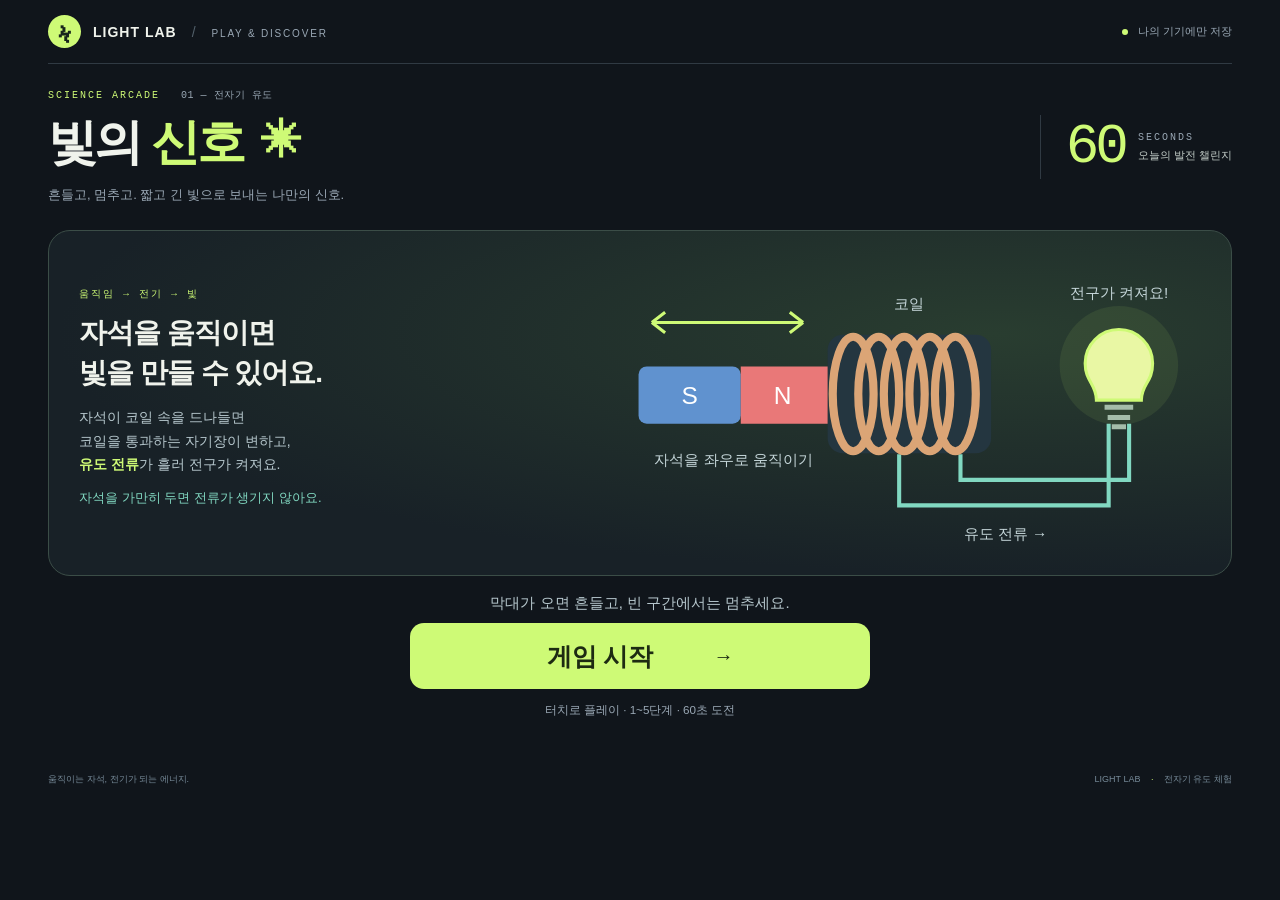
==== commit c458a2d9: "update" ====
--- a/light-rhythm.html
+++ b/light-rhythm.html
@@ -4,8 +4,8 @@
   <meta charset="utf-8">
   <meta name="viewport" content="width=device-width,initial-scale=1,viewport-fit=cover">
   <meta name="theme-color" content="#10151b">
-  <meta name="description" content="자석을 움직여 빛의 신호를 맞추는 30초 전자기 유도 게임. 터치로 플레이하고 오늘의 기록에 도전하세요.">
-  <title>빛의 신호 · 30초 발전 챌린지</title>
+  <meta name="description" content="자석을 움직여 빛의 신호를 맞추는 60초 전자기 유도 게임. 터치로 플레이하고 오늘의 기록에 도전하세요.">
+  <title>빛의 신호 · 60초 발전 챌린지</title>
   <style>
 :root{color-scheme:dark;--bg:#10151b;--panel:#181f27;--line:#303a43;--text:#f0f3ec;--muted:#9aa8b5;--lime:#cefa76;--mint:#81d8c1;--yellow:#f3d894;--mono:Consolas,'Courier New',monospace;font-family:Arial,'Malgun Gothic',sans-serif}*{box-sizing:border-box}body{margin:0;background:var(--bg);color:var(--text);font-size:14px}button,a{-webkit-tap-highlight-color:transparent}button{font:inherit;cursor:pointer;color:inherit}button:disabled{cursor:default;opacity:.46}button:focus-visible,a:focus-visible,[tabindex]:focus-visible{outline:3px solid var(--lime);outline-offset:4px}button{border:0}a{color:inherit;text-decoration:none}.shell{max-width:1360px;padding:0 48px;margin:auto}.topbar{height:85px;display:flex;align-items:center;justify-content:space-between;border-bottom:1px solid var(--line)}.brand{display:flex;gap:12px;align-items:center;font-size:14px;font-weight:800;letter-spacing:1px}.brand-icon{display:grid;place-items:center;width:33px;height:33px;background:var(--lime);color:#18251c;border-radius:50%;font-size:29px}.brand-divider{font-weight:400;color:#53616b;margin:0 15px}.brand-sub{font-size:10px;letter-spacing:1.8px;font-weight:500;color:var(--muted)}.top-actions{display:flex;align-items:center;gap:24px}.local-tag{color:var(--muted);font-size:11px}.local-tag i,.stage-label i{display:inline-block;width:6px;height:6px;border-radius:50%;background:var(--lime);margin-right:7px}.icon-button{padding:9px 12px;border:1px solid var(--line);border-radius:8px;background:transparent;font-size:18px}.icon-button span{font-size:11px;margin-left:5px}.intro{display:flex;justify-content:space-between;align-items:center;padding:32px 0 30px}.eyebrow{font-family:var(--mono);font-size:10px;letter-spacing:2px;color:var(--lime);margin:0 0 12px}.eyebrow span{color:var(--muted);letter-spacing:.5px;margin-left:13px}h1{font-size:49px;letter-spacing:-3px;margin:0;line-height:1.15;font-weight:800}h1 em{font-style:normal;color:var(--lime)}.title-star{display:inline-block;font-size:41px;color:var(--lime);margin-left:18px;vertical-align:4px}.subtitle{font-size:13px;color:var(--muted);margin:14px 0 0;line-height:1.65}.challenge-tag{display:flex;align-items:center;gap:13px;border-left:1px solid var(--line);padding-left:25px}.challenge-tag>span{font:56px var(--mono);color:var(--lime);letter-spacing:-4px}.challenge-tag>div{font:10px/1.9 var(--mono);letter-spacing:2px;color:var(--muted)}.challenge-tag strong{font:11px Arial,'Malgun Gothic',sans-serif;letter-spacing:0;color:#c4cec9}.layout{display:grid;grid-template-columns:minmax(0,1fr) 298px;gap:24px;align-items:start}.game-card{border:1px solid var(--line);border-radius:17px;overflow:hidden;background:var(--panel)}.stage-top{padding:18px 23px 0;display:flex;justify-content:space-between;align-items:center;gap:8px}.stage-label{font:10px var(--mono);letter-spacing:1px;display:flex;align-items:center}.badge{border:1px solid #3c4938;background:#252e28;font:10px Arial,'Malgun Gothic',sans-serif;letter-spacing:0;color:#cbd9b7;border-radius:4px;padding:5px 8px;margin-left:12px}.round-label{font:10px var(--mono);color:var(--muted);white-space:nowrap}.scoreboard{display:flex;padding:24px 25px 19px;gap:45px}.metric-label{font:9px var(--mono);letter-spacing:1.8px;color:var(--muted);display:block;margin-bottom:7px}.scoreboard strong{font:36px var(--mono);letter-spacing:-1px;line-height:1}.scoreboard #score{color:var(--lime)}.scoreboard strong span{font-size:18px;color:var(--muted);margin-left:4px}.time-metric{margin-left:auto;text-align:right}.time-track{height:3px;background:#283039}.time-track div{width:100%;height:100%;background:var(--lime);transition:width .08s linear}.track-header{display:flex;justify-content:space-between;align-items:center;font-size:10px;color:#b5c2c9;padding:16px 23px 5px}.legend-line{display:inline-block;width:15px;height:3px;background:var(--mint);vertical-align:middle;margin-right:5px}.muted{color:var(--muted)}.track-header .muted{font-size:9px;margin-left:8px}.cursor-legend{color:var(--lime)}.track-wrap{position:relative;height:218px;background:linear-gradient(180deg,#161e26,#131c24);overflow:hidden}#track{display:block;width:100%;height:100%}.track-overlay{position:absolute;inset:0;display:flex;align-items:center;justify-content:center;flex-direction:column;background:linear-gradient(90deg,#151e26ad,#151e26eb 50%,#151e26b8);text-align:center;pointer-events:none}.overlay-kicker{font-size:10px;color:var(--lime);letter-spacing:2px;margin-bottom:11px}.track-overlay strong{font-size:25px;letter-spacing:-1px}.track-overlay p{font-size:12px;line-height:1.8;color:var(--muted);margin:10px 0}.overlay-symbol{font-size:30px;line-height:1;color:var(--mint)}.judge-badge{position:absolute;top:12px;left:23%;font:italic bold 16px var(--mono);color:var(--lime);text-shadow:0 0 18px #cefa7650;pointer-events:none}.judge-badge[data-grade=good]{color:var(--mint)}.judge-badge[data-grade=miss]{color:#ff989b}.instruction-bar{display:flex;align-items:center;gap:12px;padding:13px 22px;background:#222c31;border-top:1px solid #344048;border-bottom:1px solid #344048;min-height:66px}.instruction-bar>span:first-child{color:var(--lime);font-size:24px;width:32px;text-align:center}.instruction-bar strong{display:block;font-size:13px}.instruction-bar div>span{display:block;font-size:10px;color:var(--muted);margin-top:4px}.instruction-bar #level-readout{margin-left:auto;font:10px var(--mono);letter-spacing:1px;color:var(--mint);white-space:nowrap}.experiment{display:grid;grid-template-columns:minmax(0,1fr) 185px;padding:19px 22px 15px;gap:20px}.apparatus-top{display:flex;justify-content:space-between;gap:10px;color:#687f8c;font:9px var(--mono)}.apparatus-top strong{font:11px Arial,'Malgun Gothic',sans-serif;color:#cbd5d9;margin-left:4px}.apparatus-top #current-label{color:var(--mint);font:9px Arial,'Malgun Gothic',sans-serif}.magnet-area{touch-action:none;user-select:none;cursor:grab;min-width:0}.magnet-area:active{cursor:grabbing}#apparatus{display:block;width:100%;height:126px}.pole-letter{font:bold 19px Arial;fill:white}.drag-track{position:relative;height:4px;background:#2e3c47;border-radius:5px;margin:0 13%}.drag-track span{position:absolute;top:-3px;left:50%;width:34px;height:10px;margin-left:-17px;background:var(--mint);border-radius:8px}.touch-caption{display:block;font-size:9px;text-align:center;color:#8ba0ae;margin-top:10px}.touch-caption span{margin-left:8px;color:var(--mint)}.bulbs-area{border-left:1px solid var(--line);padding-left:18px}.bulb-pair{display:flex;justify-content:space-around;gap:12px;margin-top:11px;text-align:center}.bulb-pair>div{width:68px}.bulb{--light:0;color:#d4d795;height:80px;filter:drop-shadow(0 0 calc(var(--light)*17px) #e5f599);transition:filter .07s}.bulb svg{height:80px;width:68px}.bulb .glass{fill:rgba(222,248,137,calc(.06 + var(--light)*.8));stroke:rgba(217,239,160,calc(.28 + var(--light)*.7));stroke-width:2}.target-bulb{color:#74bdae}.target-bulb .glass{fill:rgba(120,220,193,calc(.03 + var(--light)*.7));stroke:#689f94}.bulb-pair span{font-size:10px;color:var(--muted);display:block;margin-top:3px}.bulb-pair strong{font:13px var(--mono);display:block;margin-top:5px}.play-controls{display:flex;gap:10px;padding:2px 22px 0}.primary-button,.secondary-button{min-height:48px;padding:12px 18px;border-radius:8px;font-weight:700;font-size:13px;display:flex;align-items:center;justify-content:center;gap:18px}.primary-button{background:var(--lime);color:#1d2b12;flex:1}.primary-button:hover{background:#ddffa1}.primary-button span{font-size:20px}.secondary-button{border:1px solid #42505b;background:#202a34;color:#d7e1e6;flex:.7}.secondary-button:hover{background:#2c3943}.status{font-size:10px;line-height:1.6;text-align:center;margin:10px 12px 14px;color:var(--muted);min-height:16px}.sidebar{display:flex;flex-direction:column;gap:17px}.side-card{background:#181f26;border:1px solid var(--line);border-radius:13px;padding:21px 19px}.section-heading{display:flex;justify-content:space-between;align-items:center;gap:6px;margin-bottom:17px}.section-heading h2{font-size:13px;margin:0;letter-spacing:-.3px}.section-heading>span{font:9px var(--mono);color:var(--muted);letter-spacing:1px}.difficulty-list{display:flex;flex-direction:column;gap:9px}.difficulty{display:flex;align-items:center;gap:10px;padding:13px 12px;border:1px solid #37414b;background:transparent;border-radius:8px;text-align:left;width:100%;min-height:66px}.difficulty.active{border-color:#a9d85e;background:#273225}.difficulty-icon{width:25px;font:18px var(--mono);color:#a5b1bc}.active .difficulty-icon{color:var(--lime)}.difficulty strong{display:block;font-size:14px}.difficulty small{font-size:11px;font-weight:500;color:#c9d3d7;margin-left:6px}.difficulty em{display:block;font-size:9px;line-height:1.4;color:var(--muted);font-style:normal;margin-top:5px}.selection-dot{margin-left:auto;flex-shrink:0;width:11px;height:11px;border:1px solid #617080;border-radius:50%}.active .selection-dot{border:3px solid #273225;background:var(--lime);outline:1px solid var(--lime)}.best-label{display:flex;justify-content:space-between;color:var(--lime);font-size:10px}.best-label>span:last-child{font:9px var(--mono);letter-spacing:1px;color:var(--muted)}.best-label b{font-weight:400}.best-score{display:flex;gap:7px;align-items:baseline;margin:10px 0 18px}.best-score strong{font:38px var(--mono);letter-spacing:-1px}.best-score>span{color:var(--muted);font-size:11px}.record-stats{display:flex;justify-content:space-between;border-top:1px solid var(--line);border-bottom:1px solid var(--line);padding:12px 0;font-size:10px;color:var(--muted)}.record-stats b{font-family:var(--mono);color:#e0e8e6;margin-left:5px;font-weight:400}.recent-heading{display:flex;justify-content:space-between;font-size:10px;margin-top:16px}.recent-heading span{font-size:9px;color:var(--muted)}#recent-records{list-style:none;padding:0;margin:10px 0;max-height:140px;overflow:auto}#recent-records li{display:flex;justify-content:space-between;gap:8px;padding:8px 0;font:11px var(--mono);border-bottom:1px solid #2b353e}#recent-records li span{color:var(--muted);font-size:10px}#recent-records li.empty-record{display:block;text-align:center;font:11px/1.8 Arial,'Malgun Gothic',sans-serif;color:#8799a6;padding:19px 0;border:0}.record-note{color:#8999a5;font-size:9px;line-height:1.8;border-top:1px dashed #39434a;padding-top:12px;margin-bottom:0}.science-note{display:flex;gap:12px;padding:4px 5px}.note-icon{font-size:26px;color:var(--mint)}.science-note h2{font-size:12px;margin:4px 0 9px}.science-note p{font-size:10px;line-height:1.9;color:var(--muted);margin:0}.text-button{background:transparent;color:var(--lime);font-size:11px;padding:10px 0;display:inline-flex;gap:12px;align-items:center;min-height:42px}.text-button:hover{text-decoration:underline}footer{display:flex;justify-content:space-between;gap:15px;color:#778b99;font-size:9px;padding:25px 0 28px}footer i{font-style:normal;margin:0 8px;color:var(--lime)}.hidden{display:none!important}dialog{background:#1b252e;border:1px solid #46524d;border-radius:20px;color:var(--text);max-width:520px;width:calc(100% - 36px);padding:32px;text-align:center;box-shadow:0 24px 100px #0008}dialog::backdrop{background:#091017c9;backdrop-filter:blur(7px)}dialog h2{font-size:25px;letter-spacing:-1px;margin:12px 0}dialog .eyebrow{margin-top:10px}.result-decoration{font-size:42px;color:var(--lime)}.result-score{font:66px var(--mono);letter-spacing:-4px;color:var(--lime);margin-top:22px}.result-outof{font-size:11px;color:var(--muted)}.new-best{color:var(--lime);font-size:12px;min-height:18px}.result-stats{display:flex;justify-content:space-around;background:#131d25;border:1px solid #36434b;border-radius:10px;padding:18px 8px}.result-stats span{display:block;color:var(--muted);font-size:10px;margin-bottom:8px}.result-stats strong{font:21px var(--mono)}.result-tip{font-size:12px;color:var(--muted);line-height:1.8;margin:22px 0}dialog .primary-button{width:100%}dialog .text-button{margin-top:9px}.lesson-row{display:flex;gap:16px;text-align:left;margin:18px 0}.lesson-row b{color:var(--lime);font:22px var(--mono);margin-top:4px}.lesson-row p{margin:0;font-size:12px;line-height:1.9;color:var(--muted)}.lesson-row strong{display:block;color:var(--text);font-size:13px;margin-bottom:3px}.model-note{text-align:left;font-size:11px;line-height:1.85;color:var(--muted);padding:16px;background:#131c25;border-radius:8px;margin:20px 0}body.playing .difficulty{opacity:.45}body.playing .intro{padding-top:22px;padding-bottom:22px}body.playing .local-tag i{box-shadow:0 0 12px var(--lime)}
 @media(min-width:1450px){.shell{padding:0 30px}.track-wrap{height:250px}.experiment{padding-top:22px;padding-bottom:22px}#apparatus{height:140px}}
@@ -27,6 +27,15 @@
 .performance-grid{display:grid;grid-template-columns:minmax(235px,.8fr) minmax(0,1.4fr);gap:0;align-items:stretch}.instrument-panel{background:#1d2830;border-right:1px solid #3b4b56;min-width:0;display:flex;flex-direction:column;justify-content:center}.score-panel{min-width:0;background:#131c24}.song-heading{padding:18px 22px 12px;display:flex;flex-direction:column;gap:6px}.song-heading>span{font-size:10px;letter-spacing:2px;color:var(--mint)}.song-heading strong{font-size:22px}.song-heading small{font-size:11px;color:var(--muted)}.performance-grid .experiment{display:flex;flex-direction:column;padding:20px;gap:24px}.performance-grid .magnet-area{min-height:180px;display:flex;flex-direction:column;justify-content:center;border:1px dashed #576c77;border-radius:12px;padding:16px 6px;background:#16232c}.performance-grid #apparatus{height:150px}.performance-grid .bulbs-area{border:0;padding:0}.performance-grid .bulb-pair{justify-content:center;gap:28px}.performance-grid .bulb{height:85px}.performance-grid .bulb svg{height:85px}.performance-grid .instruction-bar{padding:14px 12px;min-height:80px}.performance-grid #level-readout{display:none}.note-readout{text-align:center;padding:14px;display:flex;gap:9px;align-items:center;justify-content:center;flex-wrap:wrap}.note-readout span,.note-readout small{font-size:10px;color:var(--muted)}.note-readout strong{font-size:26px;color:var(--lime)}.note-readout small{flex-basis:100%}.performance-grid .track-wrap,body.focused-game .performance-grid .track-wrap{height:clamp(390px,57vh,640px)}.performance-grid .track-header{font-size:10px;padding:8px 12px}.performance-grid .track-header .muted{display:none}.performance-grid .track-overlay strong{font-size:20px}.performance-grid .track-overlay p{font-size:11px}.performance-grid .track-overlay{background:#131c24b0}.play-controls{padding-top:16px}.unlit{filter:none!important;color:#59656c!important;transition:none!important}.unlit .glass{fill:transparent!important;stroke:#59656c!important}.focused-game .layout{max-width:1280px}.focused-game .performance-grid{grid-template-columns:minmax(240px,.7fr) minmax(0,1.5fr)}.focused-game .song-heading{padding-top:12px}.focused-game .performance-grid .experiment{padding:12px 16px;gap:12px}.focused-game .performance-grid .track-wrap{height:clamp(350px,calc(100dvh - 335px),670px)}.focused-game .performance-grid #apparatus{height:120px}.focused-game .performance-grid .magnet-area{min-height:150px}.focused-game .performance-grid .instruction-bar{min-height:62px}.focused-game .note-readout{padding:8px}.focused-game .performance-grid .bulb,.focused-game .performance-grid .bulb svg{height:65px}.performance-grid .apparatus-top #current-label{display:none}@media(max-width:600px){.performance-grid,.focused-game .performance-grid{grid-template-columns:minmax(145px,.8fr) minmax(0,1.2fr)}.performance-grid .experiment,.focused-game .performance-grid .experiment{padding:10px 5px;gap:12px}.performance-grid #apparatus,.focused-game .performance-grid #apparatus{height:95px}.performance-grid .magnet-area{padding:10px 2px}.performance-grid .bulb-pair{gap:9px}.performance-grid .instruction-bar{padding:10px 5px}.performance-grid .instruction-bar>span:first-child{display:none}.performance-grid .track-header{font-size:8px;gap:4px;flex-wrap:wrap}.song-heading{padding:14px 10px}.song-heading strong{font-size:18px}.song-heading small{font-size:10px}.performance-grid .track-overlay strong{font-size:15px}.performance-grid .track-overlay p{font-size:10px}.performance-grid .overlay-kicker{font-size:8px;letter-spacing:0}.performance-grid .judge-badge{font-size:12px}.performance-grid .note-readout small{font-size:9px}}
 body.focused-game .layout{max-width:1280px}body.focused-game .performance-grid .track-wrap{height:clamp(300px,calc(100dvh - 395px),670px)}
 .judge-badge[data-grade=penalty]{color:#ff989b}.judge-badge[data-grade=rest]{color:var(--mint)}.judge-badge[data-grade=grace]{color:var(--muted)}
+.survival-readout{margin:8px 12px 0;text-align:center;font-size:12px;color:#edcf92;min-height:18px}
+.track-wrap.signal-warning::after{content:'';position:absolute;inset:0;pointer-events:none;background:#e52e36;animation:signal-alarm 1.2s ease-in-out infinite;border:3px solid #ff6565}
+@keyframes signal-alarm{0%,100%{opacity:.04}50%{opacity:.28}}
+@media(prefers-reduced-motion:reduce){.track-wrap.signal-warning::after{animation:none;opacity:.18}}
+.sound-toggle{flex-shrink:0;min-height:46px;padding:10px 16px;border:2px solid var(--lime);border-radius:10px;background:#304127;color:var(--lime);font-weight:700;font-size:14px;white-space:nowrap}.sound-toggle[aria-pressed=false]{border-color:#788894;background:#252e37;color:#d0dae0}.stage-top{flex-wrap:wrap}.stage-top .round-label{margin-left:auto}@media(max-width:600px){.stage-top .round-label{display:none}.sound-toggle{margin-left:auto;font-size:12px;padding:8px 10px}.stage-top{padding-left:12px;padding-right:12px}}
+[hidden]{display:none!important}.welcome-screen{padding-bottom:30px}.science-hero{display:grid;grid-template-columns:.85fr 1.15fr;align-items:center;gap:20px;padding:32px 36px;border:1px solid #3b4d47;border-radius:22px;background:radial-gradient(ellipse at 80% 30%,#293d30,#182127 70%)}.science-copy h2{font-size:30px;line-height:1.45;letter-spacing:-1px;margin:0 0 16px}.science-copy p:not(.eyebrow){color:#b6c7cd;line-height:1.9;font-size:16px}.science-copy strong{color:var(--lime)}.science-copy .science-rest{font-size:13px!important;color:var(--mint)!important}.science-picture{width:100%;height:auto}.welcome-action{text-align:center;padding:22px 0 0}.welcome-action p{color:#b6c7cd;font-size:15px}.welcome-action .primary-button{width:min(100%,460px);margin:16px auto 12px;min-height:72px;font-size:25px;gap:60px;border-radius:14px}.welcome-action small{color:var(--muted)}.back-intro{background:#25333e;border:1px solid #536674;border-radius:8px;min-height:44px;padding:10px 13px;font-size:12px;white-space:nowrap}#game-screen{padding-top:24px}.focused-game #game-screen{padding-top:0}body:has(#game-screen:not([hidden]))>.shell>.topbar{height:65px}@media(max-width:800px){.science-hero{padding:24px;grid-template-columns:1fr 1.1fr}.science-copy h2{font-size:24px}.science-copy p:not(.eyebrow){font-size:14px}}@media(max-width:600px){.science-hero{grid-template-columns:1fr;padding:22px;gap:8px}.science-copy h2{font-size:25px}.science-picture{max-height:205px}.welcome-screen .intro{padding-top:24px;padding-bottom:24px}.welcome-action .primary-button{min-height:68px}.welcome-action p{font-size:13px}.back-intro{font-size:11px;padding:8px}.stage-label{flex-wrap:wrap}}
+body:has(#intro-screen:not([hidden])) .topbar{height:64px}.welcome-screen .intro{padding:24px 0}.science-hero{padding:24px 30px}.science-copy h2{font-size:28px;margin-bottom:12px}.science-copy p:not(.eyebrow){font-size:14px;line-height:1.7;margin:10px 0}.welcome-action{padding-top:10px}.welcome-action p{margin:8px 0}.welcome-action .primary-button{margin-top:10px;min-height:66px}@media(max-width:600px){.welcome-screen .intro{padding:18px 0}.science-hero{padding:20px}.welcome-action{position:sticky;bottom:0;background:#10151bf5;padding:12px 0;z-index:2}}
+.prepare-dialog{width:min(600px,calc(100vw - 28px));max-height:calc(100dvh - 28px);margin:auto;padding:28px;border:1px solid #647e46;border-radius:22px;background:#182127;color:var(--text);text-align:center;box-shadow:0 24px 100px #0009}.prepare-dialog::backdrop{background:#081016bb;backdrop-filter:blur(5px)}.prepare-dialog h2{font-size:27px;margin:0 0 10px}.prepare-description{color:#aebfc8;line-height:1.7;font-size:13px}.prepare-levels{display:grid;grid-template-columns:repeat(5,minmax(0,1fr));gap:8px;margin:22px 0 12px}.prepare-levels .difficulty{justify-content:center;flex-direction:column;padding:14px 4px;gap:8px;min-height:88px;text-align:center}.prepare-levels .difficulty-icon{font-size:25px}.prepare-levels .difficulty small,.prepare-levels .difficulty em,.prepare-levels .selection-dot{display:none}.prepare-selection{color:var(--lime);font-size:14px;margin:12px 0 20px}.prepare-dialog .primary-button{width:100%;font-size:23px;min-height:70px;border-radius:12px}.prepare-dialog .secondary-button{width:100%;margin-top:12px}.prepare-dialog .text-button{margin-top:14px;min-height:40px}#open-prepare{background:#304127;border-color:#94b45e;color:var(--lime)}@media(max-width:450px){.prepare-dialog{padding:22px 16px}.prepare-dialog h2{font-size:23px}.prepare-levels{gap:5px}.prepare-levels .difficulty strong{font-size:12px}.prepare-dialog .primary-button{font-size:21px}}
+.prepare-dialog .creator-credit{text-align:right;color:var(--muted);font-size:13px;line-height:1.5;margin:20px 2px 0}
 
 </style>
 </head>
@@ -38,18 +47,32 @@
     </header>
 
     <main>
-      <section class="intro">
+      <section id="intro-screen" class="welcome-screen" aria-label="빛의 신호 소개"><div class="intro">
         <div><p class="eyebrow">SCIENCE ARCADE <span>01 — 전자기 유도</span></p><h1>빛의 <em>신호</em><span class="title-star">✳</span></h1><p class="subtitle">흔들고, 멈추고. 짧고 긴 빛으로 보내는 나만의 신호.</p></div>
-        <div class="challenge-tag"><span>30</span><div>SECONDS<br><strong>오늘의 발전 챌린지</strong></div></div>
+        <div class="challenge-tag"><span>60</span><div>SECONDS<br><strong>오늘의 발전 챌린지</strong></div></div>
+      </div>
+        <div class="science-hero">
+          <div class="science-copy"><p class="eyebrow">움직임 → 전기 → 빛</p><h2>자석을 움직이면<br>빛을 만들 수 있어요.</h2><p>자석이 코일 속을 드나들면<br>코일을 통과하는 자기장이 변하고,<br><strong>유도 전류</strong>가 흘러 전구가 켜져요.</p><p class="science-rest">자석을 가만히 두면 전류가 생기지 않아요.</p></div>
+          <svg class="science-picture" viewBox="0 0 620 290" role="img" aria-label="자석을 코일 속으로 넣거나 빼면 유도 전류가 생겨 전구가 켜져요">
+            <path d="M325 195 V245 H530 V165 M385 195 V220 H550 V165" fill="none" stroke="#81d8c1" stroke-width="4"/>
+            <rect x="255" y="78" width="160" height="116" rx="15" fill="#243640"/>
+            <g fill="none" stroke="#dba576" stroke-width="8"><ellipse cx="280" cy="136" rx="20" ry="56"/><ellipse cx="305" cy="136" rx="20" ry="56"/><ellipse cx="330" cy="136" rx="20" ry="56"/><ellipse cx="355" cy="136" rx="20" ry="56"/><ellipse cx="380" cy="136" rx="20" ry="56"/></g>
+            <rect x="70" y="109" width="100" height="56" rx="8" fill="#6092cf"/><path d="M170 109 H255 V165 H170Z" fill="#e97878"/><g fill="white" font-size="24" font-family="Arial" text-anchor="middle"><text x="120" y="146">S</text><text x="211" y="146">N</text></g>
+            <path d="M83 66 H231 M83 66 L96 56 M83 66 L96 76 M231 66 L218 56 M231 66 L218 76" fill="none" stroke="#cefa76" stroke-width="3"/>
+            <circle cx="540" cy="108" r="58" fill="#cefa76" opacity=".08"/><path d="M518 142 C518 126 507 124 507 106 A33 33 0 1 1 573 106 C573 125 562 126 562 142Z" fill="#e9f7a4" stroke="#cefa76" stroke-width="3"/><path d="M526 149 H554 M529 159 H551 M533 168 H547" stroke="#a4bca9" stroke-width="5"/>
+            <g fill="#c4d5d8" font-size="15" font-family="Arial,Malgun Gothic" text-anchor="middle"><text x="163" y="205">자석을 좌우로 움직이기</text><text x="335" y="53">코일</text><text x="540" y="42">전구가 켜져요!</text><text x="429" y="278">유도 전류 →</text></g>
+          </svg>
+        </div>
+        <div class="welcome-action"><p>막대가 오면 흔들고, 빈 구간에서는 멈추세요.</p><button id="enter-game" class="primary-button">게임 시작 <span>→</span></button><small>터치로 플레이 · 1~5단계 · 60초 도전</small></div>
       </section>
 
-      <div class="layout">
+      <section id="game-screen" hidden aria-label="게임과 난이도 선택"><div class="layout">
         <section class="game-card" aria-label="전자기 유도 빛 신호 게임">
-          <div class="stage-top"><div class="stage-label"><i></i> <span id="stage-label">READY TO GLOW</span><span id="mode-badge" class="badge">하 · 첫 번째 신호</span></div><span class="round-label">30초 / 10,000점</span></div>
+          <div class="stage-top"><button id="open-prepare" class="back-intro" type="button">시작 · 단계 선택</button><button id="back-intro" class="back-intro" type="button">← 인트로</button><div class="stage-label"><i></i> <span id="stage-label">READY TO GLOW</span><span id="mode-badge" class="badge">1단계 · 첫 번째 신호</span></div><span class="round-label">60초 / 10,000점</span><button id="sound-toggle" class="sound-toggle" type="button" aria-pressed="true" aria-label="소리 끄기">🔊 소리 켜짐</button></div>
           <div class="scoreboard">
             <div><span class="metric-label">SCORE</span><strong id="score">00000</strong></div>
             <div class="combo-metric"><span class="metric-label">COMBO</span><strong id="combo">0<span>×</span></strong></div>
-            <div class="time-metric"><span class="metric-label">TIME LEFT</span><strong id="time">30.0<span>s</span></strong></div>
+            <div class="time-metric"><span class="metric-label">TIME LEFT</span><strong id="time">60.0<span>s</span></strong></div>
           </div>
           <div class="time-track"><div id="time-fill"></div></div>
 
@@ -74,39 +97,48 @@
           <div class="instruction-bar"><span id="motion-icon">↔</span><div><strong id="motion-label">손가락으로 자석을 좌우로 움직여 보세요</strong><span id="motion-detail">막대에서는 흔들기, 빈 구간에서는 멈추기!</span></div><span id="level-readout">READY</span></div>
 
 <div class="note-readout"><span>내 신호</span><strong id="played-note">OFF</strong><small>밝기를 정확하게 맞출 필요 없어요</small></div></section><section class="score-panel"><div class="song-heading"><span>오늘의 신호</span><strong id="song-title">첫 번째 신호</strong><small id="song-description">긴 신호와 넉넉한 쉼</small></div>          <div class="track-header"><span><i class="legend-line"></i> 빛 신호 <span class="muted">← 이쪽으로 흘러와요</span></span><span class="cursor-legend">● 내 전구</span></div>
-          <div class="track-wrap" id="track-wrap">
+          <div class="track-wrap" id="track-wrap" id="track-wrap">
             <canvas id="track" aria-label="한 줄의 신호 막대가 판정선으로 흐릅니다. 막대에서는 흔들고 빈 구간에서는 멈추세요."></canvas>
             <div id="track-overlay" class="track-overlay"><span class="overlay-kicker">움직임이 빛이 되는 순간</span><strong id="overlay-title">빛으로 신호를 보내요.</strong><p id="overlay-text">왼쪽 자석을 좌우로 움직여<br>막대가 오면 흔들고, 없으면 멈춰요.</p><span class="overlay-symbol">↔</span></div>
             <span class="judge-badge" id="judge" aria-hidden="true"></span>
           </div>
 
 </section></div>
-          <div class="play-controls"><button id="practice" class="secondary-button">먼저 연습하기 <span>↗</span></button><button id="start" class="primary-button">30초 도전 시작 <span>→</span></button><button id="stop" class="secondary-button hidden">그만하기</button></div>
+          <p id="survival-readout" class="survival-readout"></p><div class="play-controls"><button id="practice" class="secondary-button">먼저 연습하기 <span>↗</span></button><button id="start" class="primary-button">60초 도전 시작 <span>→</span></button><button id="stop" class="secondary-button hidden">그만하기</button></div>
           <p id="status" class="status" role="status" aria-live="polite">막대에서는 흔들기, 빈 구간에서는 멈추기!</p>
         </section>
 
         <aside class="sidebar">
-          <section class="side-card difficulty-card"><div class="section-heading"><h2>난이도 선택</h2><span>LEVEL</span></div><div class="difficulty-list" role="group" aria-label="난이도"><button class="difficulty active" data-mode="easy" aria-pressed="true"><span class="difficulty-icon">Ⅰ</span><span><strong>하 <small>첫 번째 신호</small></strong><em>● ━ 긴 신호 · 넉넉한 쉼</em></span><span class="selection-dot"></span></button><button class="difficulty" data-mode="medium" aria-pressed="false"><span class="difficulty-icon">Ⅱ</span><span><strong>중 <small>빛의 메시지</small></strong><em>● ━ 짧고 긴 신호</em></span><span class="selection-dot"></span></button><button class="difficulty" data-mode="hard" aria-pressed="false"><span class="difficulty-icon">Ⅲ</span><span><strong>상 <small>신호 마스터</small></strong><em>3단계 고속 전환 · 감점 2배</em></span><span class="selection-dot"></span></button></div></section>
-
-          <section class="side-card records-card"><div class="section-heading"><h2>오늘의 나의 기록</h2><span id="today-date"></span></div><div class="best-label"><span>✦ 오늘 최고 · <b id="record-mode">하</b></span><span>BEST</span></div><div class="best-score"><strong id="best-score">—</strong><span>점</span></div><div class="record-stats"><span>도전 횟수 <b id="attempts">0회</b></span><span>최고 콤보 <b id="best-combo">—</b></span></div><div class="recent-heading">최근 도전 <span>점수 / 정확도</span></div><ol id="recent-records"><li class="empty-record">첫 번째 신호를 만들어 보세요.<br>오늘의 도전이 여기에 쌓여요.</li></ol><p class="record-note" id="storage-note">오늘 기록은 이 브라우저에만 남아요.<br>친구와 같은 난이도의 점수를 비교해 보세요.</p></section>
+          <section class="side-card difficulty-card"><div class="section-heading"><h2>난이도 선택</h2><span>LEVEL</span></div><div class="difficulty-list" role="group" aria-label="난이도"><button class="difficulty active" data-mode="easy" aria-pressed="true"><span class="difficulty-icon">1</span><span><strong>1단계 <small>첫 번째 신호</small></strong><em>긴 신호 · 넉넉한 쉼</em></span><span class="selection-dot"></span></button><button class="difficulty" data-mode="medium" aria-pressed="false"><span class="difficulty-icon">2</span><span><strong>2단계 <small>빛의 메시지</small></strong><em>짧고 긴 신호</em></span><span class="selection-dot"></span></button><button class="difficulty" data-mode="hard" aria-pressed="false"><span class="difficulty-icon">3</span><span><strong>3단계 <small>신호 마스터</small></strong><em>고속 전환 · 감점 2배</em></span><span class="selection-dot"></span></button><button class="difficulty" data-mode="expert" aria-pressed="false"><span class="difficulty-icon">4</span><span><strong>4단계 <small>번개 신호</small></strong><em>불규칙 연속 신호 · 더 빠르게</em></span><span class="selection-dot"></span></button><button class="difficulty" data-mode="master" aria-pressed="false"><span class="difficulty-icon">5</span><span><strong>5단계 <small>극한 신호</small></strong><em>초고속 짧은 신호 · 최고 난도</em></span><span class="selection-dot"></span></button></div></section>
+
+          <section class="side-card records-card"><div class="section-heading"><h2>오늘의 나의 기록</h2><span id="today-date"></span></div><div class="best-label"><span>✦ 오늘 최고 · <b id="record-mode">1단계</b></span><span>BEST</span></div><div class="best-score"><strong id="best-score">—</strong><span>점</span></div><div class="record-stats"><span>도전 횟수 <b id="attempts">0회</b></span><span>최고 콤보 <b id="best-combo">—</b></span></div><div class="recent-heading">최근 도전 <span>점수 / 정확도</span></div><ol id="recent-records"><li class="empty-record">첫 번째 신호를 만들어 보세요.<br>오늘의 도전이 여기에 쌓여요.</li></ol><p class="record-note" id="storage-note">오늘 기록은 이 브라우저에만 남아요.<br>친구와 같은 난이도의 점수를 비교해 보세요.</p></section>
 
           <section class="science-note"><span class="note-icon">✧</span><div><h2>왜 전구가 밝아질까요?</h2><p>자석이 움직이면 코일을 통과하는 자기장이 변해 전류가 생겨요. 같은 구간에서 더 빠르게 움직이면 더 밝은 빛을 만들 수 있어요.</p><button id="learn" class="text-button">원리 더 알아보기 <span>↗</span></button></div></section>
         </aside>
       </div>
-      <footer><span>움직이는 자석, 전기가 되는 에너지.</span><span>LIGHT LAB <i>·</i> 전자기 유도 체험</span></footer>
+      </section><footer><span>움직이는 자석, 전기가 되는 에너지.</span><span>LIGHT LAB <i>·</i> 전자기 유도 체험</span></footer>
     </main>
   </div>
 
-  <dialog id="result-dialog" aria-labelledby="result-title"><div class="result-decoration">✳</div><p class="eyebrow">CHALLENGE COMPLETE</p><h2 id="result-title">오늘의 빛을 만들었어요!</h2><p id="result-mode" class="muted"></p><div class="result-score" id="result-score">0</div><span class="result-outof">/ 10,000점</span><p id="new-best" class="new-best"></p><div class="result-stats"><div><span>정확도</span><strong id="result-accuracy"></strong></div><div><span>최대 콤보</span><strong id="result-combo"></strong></div><div><span>오늘 최고</span><strong id="result-best"></strong></div></div><p class="result-tip">막대에서는 흔들고, 빈 구간에서는 멈추기.<br>불필요한 빛을 줄이는 것이 높은 점수의 비결이에요.</p><button id="retry" class="primary-button">한 번 더 도전 <span>↻</span></button><button id="close-result" class="text-button">기록 보고 돌아가기</button></dialog>
+  <dialog id="prepare-dialog" class="prepare-dialog" aria-labelledby="prepare-title">
+    <p class="eyebrow">READY TO GLOW</p><h2 id="prepare-title">빛의 신호, 시작할까요?</h2><p class="prepare-description">단계를 고르고 시작하세요.<br>막대에서는 흔들기, 빈 구간에서는 멈추기!</p>
+    <div class="prepare-levels" role="group" aria-label="시작 난이도 선택"><button class="difficulty active" data-mode="easy" aria-pressed="true"><span class="difficulty-icon">1</span><span><strong>1단계 <small>첫 번째 신호</small></strong><em>긴 신호 · 넉넉한 쉼</em></span><span class="selection-dot"></span></button><button class="difficulty" data-mode="medium" aria-pressed="false"><span class="difficulty-icon">2</span><span><strong>2단계 <small>빛의 메시지</small></strong><em>짧고 긴 신호</em></span><span class="selection-dot"></span></button><button class="difficulty" data-mode="hard" aria-pressed="false"><span class="difficulty-icon">3</span><span><strong>3단계 <small>신호 마스터</small></strong><em>고속 전환 · 감점 2배</em></span><span class="selection-dot"></span></button><button class="difficulty" data-mode="expert" aria-pressed="false"><span class="difficulty-icon">4</span><span><strong>4단계 <small>번개 신호</small></strong><em>불규칙 연속 신호 · 더 빠르게</em></span><span class="selection-dot"></span></button><button class="difficulty" data-mode="master" aria-pressed="false"><span class="difficulty-icon">5</span><span><strong>5단계 <small>극한 신호</small></strong><em>초고속 짧은 신호 · 최고 난도</em></span><span class="selection-dot"></span></button></div>
+    <p id="prepare-selection" class="prepare-selection">1단계 · 첫 번째 신호</p>
+    <button id="prepare-start" class="primary-button">60초 게임 시작 <span>→</span></button>
+    <p class="creator-credit">made by 조광근</p>
+  </dialog>
+  <dialog id="result-dialog" aria-labelledby="result-title"><div class="result-decoration">✳</div><p class="eyebrow">CHALLENGE COMPLETE</p><h2 id="result-title">오늘의 빛을 만들었어요!</h2><p id="result-reason" class="muted"></p><p id="result-mode" class="muted"></p><div class="result-score" id="result-score">0</div><span class="result-outof">/ 10,000점</span><p id="new-best" class="new-best"></p><div class="result-stats"><div><span>정확도</span><strong id="result-accuracy"></strong></div><div><span>최대 콤보</span><strong id="result-combo"></strong></div><div><span>오늘 최고</span><strong id="result-best"></strong></div></div><p class="result-tip">막대에서는 흔들고, 빈 구간에서는 멈추기.<br>불필요한 빛을 줄이는 것이 높은 점수의 비결이에요.</p><button id="retry" class="primary-button">한 번 더 도전 <span>↻</span></button><button id="close-result" class="text-button">기록 보고 돌아가기</button></dialog>
   <dialog id="learn-dialog" aria-labelledby="learn-title"><p class="eyebrow">A LITTLE SCIENCE</p><h2 id="learn-title">움직임이 전기가 되는 원리</h2><div class="lesson-row"><b>01</b><p><strong>움직일 때 전류가 생겨요.</strong>코일을 통과하는 자기장이 변하면 유도 전류가 생겨요. 자석을 넣어 두기만 하면 전류가 계속 흐르지 않아요.</p></div><div class="lesson-row"><b>02</b><p><strong>속도를 바꾸면 밝기도 달라져요.</strong>같은 장치, 같은 구간에서 빠르게 움직일수록 자기장이 빠르게 변해 더 큰 전류를 만들 수 있어요.</p></div><div class="lesson-row"><b>03</b><p><strong>방향을 바꾸면 전류 방향도 바뀌어요.</strong>전류계 바늘을 살펴보세요. 전류 방향이 달라도 전구는 켜질 수 있어요.</p></div><p class="model-note">이 게임은 자석이 코일에 부분적으로 들어가는 구간을 단순화한 학습 모형이에요. 실제 밝기는 위치·코일·자석·회로에 따라 달라져요. 발전소도 물이나 바람 등의 에너지로 발전기를 돌려 전기를 만들어요. 표시되는 밝기와 점수는 실제 측정 단위가 아니에요. 짧고 긴 빛 신호로 전자기 유도의 켜짐과 꺼짐을 체험해요.</p><button id="close-learn" class="primary-button">이제 빛을 만들어 볼까요? <span>→</span></button></dialog>
 <script>
 (function(root){
 'use strict';
-const DURATION=30, DT=1/120, MAX_SPEED=4;
+const DURATION=60, DT=1/120, MAX_SPEED=4;
 const DIFFICULTIES={
- easy:{label:'하',title:'첫 번째 신호',grace:.22,preview:6,penalty:1},
- medium:{label:'중',title:'빛의 메시지',grace:.16,preview:6,penalty:1},
- hard:{label:'상',title:'신호 마스터',grace:.10,preview:2.8,penalty:2}
+ easy:{label:'1단계',title:'첫 번째 신호',grace:.22,preview:6,penalty:1},
+ medium:{label:'2단계',title:'빛의 메시지',grace:.16,preview:6,penalty:1},
+ hard:{label:'3단계',title:'신호 마스터',grace:.10,preview:2.8,penalty:2},
+ expert:{label:'4단계',title:'번개 신호',grace:.07,preview:2.2,penalty:2},
+ master:{label:'5단계',title:'극한 신호',grace:.08,preview:1.7,penalty:2}
 };
 const SIGNALS={
  easy:{title:'첫 번째 신호',description:'긴 빛, 넉넉한 쉼',sequence:[2,2,1,2,1,2,2],gap:1.5},
@@ -132,6 +164,30 @@
  const unit=27/total;let t=1.5;const rows=[{start:0,end:t,on:false}];
  for(const length of p.sequence){rows.push({start:t,end:t+length*unit,on:true});t+=length*unit;rows.push({start:t,end:t+p.gap*unit,on:false});t+=p.gap*unit;}
  rows.at(-1).end=30;charts[mode]=rows;
+}
+// Repeat the original 30-second charts without slowing their rhythm.
+for(const mode of ['easy','medium','hard']){
+ const first=charts[mode];charts[mode]=first.concat(first.map(s=>({...s,start:s.start+30,end:s.end+30})));
+}
+const advanced={
+ expert:[[.28,.3],[.4,.25],[.28,.25],[.8,.3],[.25,.25],[.32,.4],[.25,.3],[.6,.25]],
+ master:[[.26,.26],[.3,.26],[.26,.28],[.7,.26],[.26,.26],[.26,.3],[.4,.26],[.26,.26],[.5,.28],[.26,.35]]
+};
+for(const [mode,pairs] of Object.entries(advanced)){
+ SIGNALS[mode]={title:DIFFICULTIES[mode].title,description:mode==='expert'?'불규칙 연속 신호 · 2.2초 미리 보기':'초고속 짧은 신호 · 1.7초 미리 보기'};
+ const rows=[{start:0,end:1.5,on:false}];let t=1.5,i=0;
+ while(t<59){
+  const [on,off]=pairs[i++%pairs.length];
+  if(t+on+off>59)break;
+  rows.push({start:t,end:t+on,on:true});t+=on;
+  rows.push({start:t,end:t+off,on:false});t+=off;
+ }
+ rows.at(-1).end=DURATION;charts[mode]=rows;
+}
+function survivalState(time,points,possible){
+ if(time<20||possible===0)return 'warmup';
+ const rate=points/possible;
+ return rate<.6?'failed':rate<.7?'warning':'safe';
 }
 const clamp=(v,a,b)=>Math.max(a,Math.min(b,v));
 function segmentAt(mode,t){const list=charts[mode]||charts.easy;return list.find(s=>t<s.end-1e-8)||list.at(-1);}
@@ -151,10 +207,12 @@
  this.mode=DIFFICULTIES[mode]?mode:'easy';this.practice=practice;
  this.x=.5;this.current=0;this.brightness=0;this.lit=false;this.time=0;this.ticks=0;this.accumulator=0;this.done=false;
  this.motionWindow=Array(12).fill(0);this.motionIndex=0;this.motionSum=0;this.lastPowered=-100;
- this.judgments=0;this.hits=0;this.evaluated=0;this.points=0;this.combo=0;this.maxCombo=0;this.lastJudge='';this.penalties=0;
- this.maxHits=0;for(let i=1;i<=300;i++)if(targetAt(this.mode,i/10-.001))this.maxHits++;
+ this.judgments=0;this.hits=0;this.evaluated=0;this.points=0;this.combo=0;this.maxCombo=0;this.lastJudge='';this.penalties=0;this.possible=0;this.failed=false;
+ this.maxHits=0;for(let i=1;i<=DURATION*10;i++)if(targetAt(this.mode,i/10-.001))this.maxHits++;
  }
  get score(){return Math.round(clamp(this.points/this.maxHits*10000,0,10000));}
+ get rate(){return this.possible?clamp(this.points/this.possible,0,1):1;}
+ get survival(){return survivalState(this.time,this.points,this.possible);}
  get accuracy(){return this.evaluated?Math.round(this.hits/this.evaluated*100):0;}
  stopMotion(){this.current=0;this.brightness=0;this.lit=false;this.motionWindow.fill(0);this.motionSum=0;}
  step(seconds,targetX){
@@ -170,6 +228,7 @@
  this.ticks++;this.time=this.ticks*DT;
  if(!this.practice&&this.ticks%12===0){
  const t=this.time-.001;const held=targetAt(this.mode,t)&&this.time-this.lastPowered<=.12;
+ if(targetAt(this.mode,t))this.possible++;
  this.lastJudge=judge(this.mode,t,this.lit||held);this.judgments++;
  if(this.lastJudge!=='grace'){
  this.evaluated++;
@@ -179,12 +238,13 @@
  this.maxCombo=Math.max(this.maxCombo,this.combo);
  }
  }
- if(!this.practice&&this.ticks>=3600){this.done=true;this.time=30;}
+ if(!this.practice&&this.ticks%12===0&&this.survival==='failed'){this.failed=true;this.done=true;}
+ if(!this.practice&&this.ticks>=DURATION*120){this.done=true;this.time=DURATION;}
  }
  }
  result(){return {score:this.score,accuracy:this.accuracy,combo:this.maxCombo};}
 }
-const api={Engine,DIFFICULTIES,SIGNALS,DURATION,MAX_SPEED,charts,targetAt,segmentAt,judge,clamp};
+const api={Engine,DIFFICULTIES,SIGNALS,DURATION,MAX_SPEED,charts,targetAt,segmentAt,judge,clamp,survivalState};
 if(typeof module!=='undefined'&&module.exports)module.exports=api;else root.LightRhythm=api;
 })(typeof globalThis!=='undefined'?globalThis:this);
 
@@ -192,17 +252,16 @@
 <script>
 (function(root){
   'use strict';
-  const KEY = 'light-signal-today-v2';
-  const LEGACY_KEY = 'light-signal-today-v1';
-  const MODES = ['easy','medium','hard'];
+  const KEY = 'light-signal-60s-v1';
+  const MODES = ['easy','medium','hard','expert','master'];
   function localDate(d) { return `${d.getFullYear()}-${String(d.getMonth()+1).padStart(2,'0')}-${String(d.getDate()).padStart(2,'0')}`; }
   function blank(date) { return {version:1,date,modes:Object.fromEntries(MODES.map(k=>[k,{count:0,best:0,bestCombo:0,recent:[]}]))}; }
   const integer = (n,max) => Number.isInteger(n) && n>=0 && n<=max;
-  function validRecord(r) { return r && integer(r.score,10000) && integer(r.accuracy,100) && integer(r.combo,300); }
+  function validRecord(r) { return r && integer(r.score,10000) && integer(r.accuracy,100) && integer(r.combo,600); }
   function validData(d,date) {
     return d && d.version===1 && d.date===date && d.modes && MODES.every(k=> {
       const m=d.modes[k];
-      return m && integer(m.count,Number.MAX_SAFE_INTEGER) && integer(m.best,10000) && integer(m.bestCombo,300) && Array.isArray(m.recent) && m.recent.length<=10 && m.recent.length<=m.count && m.recent.every(r=>validRecord(r)&&typeof r.time==='string'&&Number.isFinite(Date.parse(r.time))&&r.score<=m.best&&r.combo<=m.bestCombo);
+      return m && integer(m.count,Number.MAX_SAFE_INTEGER) && integer(m.best,10000) && integer(m.bestCombo,600) && Array.isArray(m.recent) && m.recent.length<=10 && m.recent.length<=m.count && m.recent.every(r=>validRecord(r)&&typeof r.time==='string'&&Number.isFinite(Date.parse(r.time))&&r.score<=m.best&&r.combo<=m.bestCombo);
     });
   }
   function createStore(storage, now=()=>new Date()) {
@@ -216,10 +275,7 @@
           if(validData(raw,date))data=raw;
           else {
             data=blank(date);
-            if(saved===null){
-              const old=JSON.parse(storage.getItem(LEGACY_KEY));
-              if(validData(old,date)){data.modes.easy=old.modes.easy;data.modes.medium=old.modes.medium;}
-            }
+
             persist();
           }
         }
@@ -246,7 +302,7 @@
 (function(){
   'use strict';
   const $=id=>document.getElementById(id);
-  const {Engine,DIFFICULTIES,targetAt,clamp,MAX_SPEED,SIGNALS}=window.LightRhythm;
+  const {Engine,DIFFICULTIES,targetAt,clamp,MAX_SPEED,SIGNALS,DURATION}=window.LightRhythm;
   let storage;try{storage=window.localStorage;}catch{storage=null;}
   const store=window.LightRecords.createStore(storage);
   let mode='easy', engine=new Engine(mode,true), state='ready';
@@ -256,6 +312,48 @@
   let cw=600,ch=218;
   const format=n=>n.toLocaleString('ko-KR');
   const difficultyButtons=[...document.querySelectorAll('.difficulty')];
+  let soundEnabled=true,audio=null,sounding=false;
+  function soundButton(){
+    $('sound-toggle').textContent=soundEnabled?'🔊 소리 켜짐':'🔇 소리 꺼짐';
+    $('sound-toggle').setAttribute('aria-pressed',String(soundEnabled));
+    $('sound-toggle').setAttribute('aria-label',soundEnabled?'소리 끄기':'소리 켜기');
+  }
+  function syncSound(){
+    const on=soundEnabled&&!document.hidden&&(state==='playing'||state==='practice')&&engine.lit;
+    if(!audio||on===sounding)return;
+    sounding=on;
+    audio.gain.gain.cancelScheduledValues(audio.context.currentTime);
+    audio.gain.gain.setTargetAtTime(on?.07:0,audio.context.currentTime,.005);
+  }
+  function audioUnavailable(){soundEnabled=false;syncSound();soundButton();$('sound-toggle').textContent='소리 사용 불가';}
+  // Initialize/resume only inside a user gesture, including Android touch input.
+  function unlockSound(){
+    if(!soundEnabled)return;
+    try{
+      if(!audio){
+        const Audio=window.AudioContext||window.webkitAudioContext;
+        if(!Audio){audioUnavailable();return;}
+        const context=new Audio(),gain=context.createGain(),osc=context.createOscillator();
+        gain.gain.value=0;osc.type='sine';osc.frequency.setTargetAtTime(660,context.currentTime,.005);
+        osc.connect(gain);gain.connect(context.destination);osc.start();audio={context,gain};
+      }
+      if(audio.context.state!=='running')audio.context.resume().catch(audioUnavailable);
+    }catch{audioUnavailable();}
+  }
+  $('sound-toggle').addEventListener('click',()=>{soundEnabled=!soundEnabled;soundButton();unlockSound();syncSound();});
+  soundButton();
+  $('enter-game').addEventListener('click',()=>{
+    $('intro-screen').hidden=true;$('game-screen').hidden=false;
+    ready();resize();$('game-screen').scrollIntoView({block:'start'});openPrepare();
+  });
+  $('back-intro').addEventListener('click',()=>{
+    ready();$('prepare-dialog').close();$('result-dialog').close();$('learn-dialog').close();
+    $('game-screen').hidden=true;$('intro-screen').hidden=false;
+    $('intro-screen').scrollIntoView({block:'start'});$('enter-game').focus();
+  });
+  function openPrepare(){releaseInput();$('prepare-dialog').showModal();$('prepare-start').focus();}
+  $('open-prepare').addEventListener('click',()=>{ready();openPrepare();});
+  $('prepare-start').addEventListener('click',()=>{$('prepare-dialog').close();start();});
 
   function resize(){
     const r=canvas.getBoundingClientRect(),dpr=Math.min(devicePixelRatio||1,2);
@@ -282,27 +380,31 @@
     document.body.classList.toggle('playing',busy);
     document.body.classList.toggle('focused-game',busy||state==='practice');
     difficultyButtons.forEach(b=>b.disabled=busy);
+    $('open-prepare').disabled=busy;
     $('practice').classList.toggle('hidden',busy||state==='practice');
     $('start').classList.toggle('hidden',busy);
     $('stop').classList.toggle('hidden',!busy&&state!=='practice');
     $('learn').disabled=busy;
     $('stage-label').textContent=state==='playing'?'LIVE · FEEL THE RHYTHM':state==='practice'?'PRACTICE · 자유롭게 움직여요':state==='countdown'?'GET READY':'READY TO GLOW';
   }
-  function releaseInput(){pointer=null;keyboard=0;aim=engine.x;engine.stopMotion();}
+  function releaseInput(){pointer=null;keyboard=0;aim=engine.x;engine.stopMotion();syncSound();}
   function ready(message='막대에서는 흔들기, 빈 구간에서는 멈추기!'){
     state='ready';engine=new Engine(mode,true);releaseInput();
     $('track-overlay').classList.remove('hidden');$('overlay-title').textContent='빛으로 신호를 보내요.';
     $('overlay-text').innerHTML='왼쪽 자석을 좌우로 움직여<br>막대가 오면 흔들고, 빈 곳에서는 멈춰요.';
     $('song-title').textContent=SIGNALS[mode].title;$('song-description').textContent=SIGNALS[mode].description;
+    $('prepare-selection').textContent=`${DIFFICULTIES[mode].label} · ${SIGNALS[mode].title} — ${SIGNALS[mode].description}`;
     $('track-overlay').querySelector('.overlay-kicker').textContent='움직임이 빛이 되는 순간';
     $('judge').textContent='';$('status').textContent=message;setControls();updateRecords();
   }
   function practice(){
+    unlockSound();
     state='practice';engine=new Engine(mode,true);releaseInput();lastBeat=-1;
     $('track-overlay').classList.add('hidden');$('judge').textContent='';
     $('status').textContent='연습은 감점과 기록이 없어요. 신호 막대에 맞춰 흔들고 멈춰 보세요.';setControls();document.querySelector('.game-card').scrollIntoView({block:'start'});
   }
   function start(){
+    unlockSound();
     updateRecords();state='countdown';engine=new Engine(mode);releaseInput();countdownAt=performance.now();lastBeat=-1;lastJudgment=0;
     $('track-overlay').classList.remove('hidden');$('track-overlay').querySelector('.overlay-kicker').textContent='손가락을 자석 위에 준비하세요';
     $('overlay-title').textContent='3';$('overlay-text').textContent='처음에는 멈춤. 다음 빛을 미리 살펴보세요.';
@@ -314,6 +416,8 @@
     state='result';releaseInput();
     const result=engine.result(),old=store.read().modes[mode],isBest=old.count===0||result.score>old.best;
     const data=store.add(mode,result);updateRecords();setControls();
+    $('result-title').textContent=engine.failed?'GAME OVER':'60초 도전 성공!';
+    $('result-reason').textContent=engine.failed?`누적 획득률 ${(engine.rate*100).toFixed(1)}% · 60% 미만으로 ${engine.time.toFixed(1)}초에 종료`:`누적 획득률 ${(engine.rate*100).toFixed(1)}% · 끝까지 신호를 보냈어요!`;
     $('result-mode').textContent=`난이도 ${DIFFICULTIES[mode].label} · ${DIFFICULTIES[mode].title}`;
     $('result-score').textContent=format(result.score);$('result-accuracy').textContent=`${result.accuracy}%`;
     $('result-combo').textContent=`${result.combo}×`;$('result-best').textContent=format(data.modes[mode].best);
@@ -330,12 +434,13 @@
   $('close-learn').addEventListener('click',()=>$('learn-dialog').close());
   difficultyButtons.forEach(button=>button.addEventListener('click',()=>{
     mode=button.dataset.mode;
-    difficultyButtons.forEach(b=>{const active=b===button;b.classList.toggle('active',active);b.setAttribute('aria-pressed',String(active));});
+    difficultyButtons.forEach(b=>{const active=b.dataset.mode===mode;b.classList.toggle('active',active);b.setAttribute('aria-pressed',String(active));});
     $('mode-badge').textContent=`${DIFFICULTIES[mode].label} · ${DIFFICULTIES[mode].title}`;ready();
   }));
   const zone=$('touch-zone');
   zone.addEventListener('pointerdown',e=>{
     if(pointer!==null||state==='result'||(e.pointerType==='mouse'&&e.button!==0))return;
+    unlockSound();
     if(state==='ready')practice();
     pointer=e.pointerId;anchorX=e.clientX;anchorAim=engine.x;aim=engine.x;zone.setPointerCapture(pointer);zone.focus({preventScroll:true});e.preventDefault();
   });
@@ -352,6 +457,7 @@
   zone.addEventListener('pointerup',endPointer);zone.addEventListener('pointercancel',endPointer);zone.addEventListener('lostpointercapture',endPointer);
   zone.addEventListener('keydown',e=>{
     if(!['ArrowLeft','ArrowRight'].includes(e.key)||state==='countdown'||state==='result')return;
+    unlockSound();
     e.preventDefault();if(state==='ready')practice();keyboard=e.key==='ArrowRight'?1:-1;
     keyboardSpeed=.8;
   });
@@ -366,13 +472,15 @@
   window.addEventListener('storage',e=>{if(e.key===window.LightRecords.KEY)updateRecords();});
   setInterval(()=>{if(!document.hidden)updateRecords();},15000);
 
-  function targetTime(){return state==='practice'?engine.time%30:engine.time;}
+  function targetTime(){return state==='practice'?engine.time%DURATION:engine.time;}
   function motionText(on){return on?['⇆','지금 흔들기','막대가 끝날 때까지 좌우로 왕복해요.','ON']:['Ⅱ','지금 멈추기','빈 구간에서 빛을 내면 감점이에요.','OFF'];}
   function renderValues(){
     const active=state==='playing'||state==='result';
+    $('track-wrap').classList.toggle('signal-warning',state==='playing'&&engine.survival==='warning');
+    $('survival-readout').textContent=active?`누적 획득률 ${(engine.rate*100).toFixed(1)}% · ${engine.time<20?'20초부터 판정':engine.failed?'GAME OVER':engine.survival==='warning'?'경고! 70% 이상으로 회복하세요':'70% 미만 경고 / 60% 미만 종료'}`:'20초부터 누적 획득률 70% 미만 경고 · 60% 미만 종료';
     $('score').textContent=String(active?engine.score:0).padStart(5,'0');$('combo').innerHTML=`${active?engine.combo:0}<span>×</span>`;
-    const left=active?Math.max(0,30-engine.time):30;$('time').innerHTML=`${left.toFixed(1)}<span>s</span>`;
-    $('time-fill').style.width=`${left/30*100}%`;
+    const left=active?Math.max(0,DURATION-engine.time):DURATION;$('time').innerHTML=`${left.toFixed(1)}<span>s</span>`;
+    $('time-fill').style.width=`${left/DURATION*100}%`;
     const target=state==='ready'||state==='countdown'?0:targetAt(mode,targetTime());
     $('target-bulb').style.setProperty('--light',target);$('actual-bulb').style.setProperty('--light',engine.brightness);
     $('actual-bulb').classList.toggle('unlit',engine.brightness===0);
@@ -420,7 +528,7 @@
         if(engine.done)finish();
       }
     }
-    renderValues();drawTrack();requestAnimationFrame(frame);
+    renderValues();syncSound();drawTrack();requestAnimationFrame(frame);
   }
   ready();resize();requestAnimationFrame(frame);
 })();
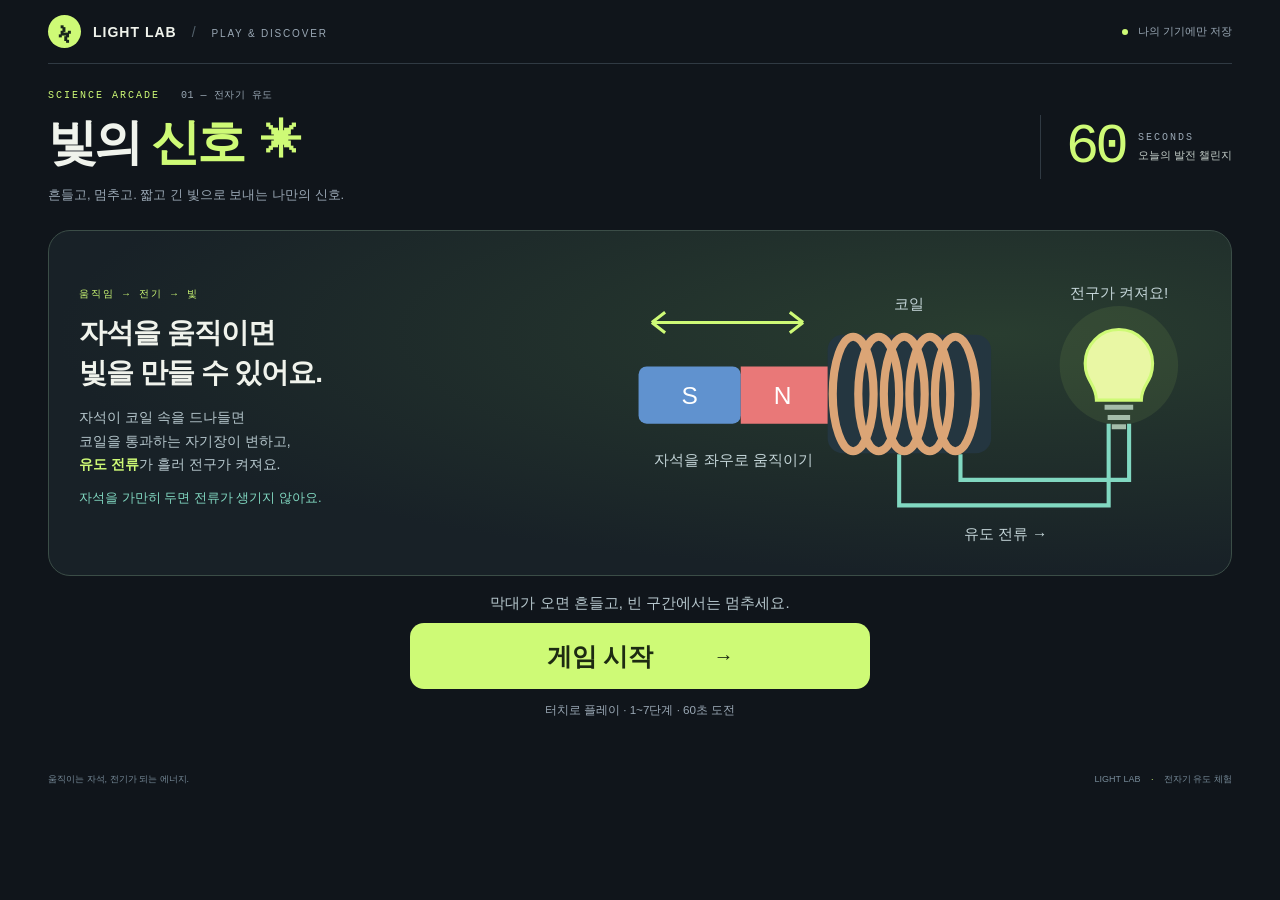
==== commit 1f59cd5d: "update" ====
--- a/light-rhythm.html
+++ b/light-rhythm.html
@@ -36,6 +36,9 @@
 body:has(#intro-screen:not([hidden])) .topbar{height:64px}.welcome-screen .intro{padding:24px 0}.science-hero{padding:24px 30px}.science-copy h2{font-size:28px;margin-bottom:12px}.science-copy p:not(.eyebrow){font-size:14px;line-height:1.7;margin:10px 0}.welcome-action{padding-top:10px}.welcome-action p{margin:8px 0}.welcome-action .primary-button{margin-top:10px;min-height:66px}@media(max-width:600px){.welcome-screen .intro{padding:18px 0}.science-hero{padding:20px}.welcome-action{position:sticky;bottom:0;background:#10151bf5;padding:12px 0;z-index:2}}
 .prepare-dialog{width:min(600px,calc(100vw - 28px));max-height:calc(100dvh - 28px);margin:auto;padding:28px;border:1px solid #647e46;border-radius:22px;background:#182127;color:var(--text);text-align:center;box-shadow:0 24px 100px #0009}.prepare-dialog::backdrop{background:#081016bb;backdrop-filter:blur(5px)}.prepare-dialog h2{font-size:27px;margin:0 0 10px}.prepare-description{color:#aebfc8;line-height:1.7;font-size:13px}.prepare-levels{display:grid;grid-template-columns:repeat(5,minmax(0,1fr));gap:8px;margin:22px 0 12px}.prepare-levels .difficulty{justify-content:center;flex-direction:column;padding:14px 4px;gap:8px;min-height:88px;text-align:center}.prepare-levels .difficulty-icon{font-size:25px}.prepare-levels .difficulty small,.prepare-levels .difficulty em,.prepare-levels .selection-dot{display:none}.prepare-selection{color:var(--lime);font-size:14px;margin:12px 0 20px}.prepare-dialog .primary-button{width:100%;font-size:23px;min-height:70px;border-radius:12px}.prepare-dialog .secondary-button{width:100%;margin-top:12px}.prepare-dialog .text-button{margin-top:14px;min-height:40px}#open-prepare{background:#304127;border-color:#94b45e;color:var(--lime)}@media(max-width:450px){.prepare-dialog{padding:22px 16px}.prepare-dialog h2{font-size:23px}.prepare-levels{gap:5px}.prepare-levels .difficulty strong{font-size:12px}.prepare-dialog .primary-button{font-size:21px}}
 .prepare-dialog .creator-credit{text-align:right;color:var(--muted);font-size:13px;line-height:1.5;margin:20px 2px 0}
+#result-dialog{max-height:calc(100dvh - 28px);overflow:auto}#result-dialog[data-outcome=success]{border:2px solid var(--lime);background:radial-gradient(ellipse at 50% 0,#344729,#181f27 65%);box-shadow:0 0 70px #cefa7625}#result-dialog[data-outcome=success] #result-title{color:var(--lime);font-size:34px}#result-dialog[data-outcome=success] .result-decoration{font-size:58px;line-height:1.2}#result-dialog[data-outcome=failure] #result-title{color:#ff989b}.result-celebration{font-size:15px;line-height:1.7;color:#e0eacb}#next-level{width:100%;margin:16px 0 10px}#result-dialog[data-outcome=success] #retry{width:100%;background:#29363b;color:#cbd9de;border:1px solid #53656c;min-height:44px}#result-dialog[data-outcome=success] .result-tip{display:none}
+.prepare-levels{grid-template-columns:repeat(7,minmax(0,1fr))}@media(max-width:600px){.prepare-levels{grid-template-columns:repeat(4,minmax(0,1fr))}.prepare-levels .difficulty{min-height:65px;padding:9px 4px;gap:4px}.prepare-levels .difficulty-icon{font-size:20px}}
+#game-screen[data-fx=lightning] .score-panel{background:linear-gradient(135deg,#142c3d,#10212c 50%,#13392f);background-size:200% 200%;animation:aurora-drift 9s ease-in-out infinite alternate}#game-screen[data-fx=ultimate] .score-panel{background:linear-gradient(125deg,#342249,#15263d 40%,#30244c 70%,#3b2b24);background-size:250% 250%;animation:aurora-drift 6s ease-in-out infinite alternate}#game-screen[data-fx=lightning] .game-card{border-color:#43969e;box-shadow:0 0 26px #57deeb18}#game-screen[data-fx=ultimate] .game-card{border-color:#a779cb;box-shadow:0 0 35px #c28bff22}#game-screen[data-fx=lightning] .track-wrap,#game-screen[data-fx=ultimate] .track-wrap{background:linear-gradient(180deg,#10202b22,#10192388)}#game-screen[data-fx=lightning] .judge-badge[data-grade=hit]{color:#acffff;text-shadow:0 0 10px #45e6ff,0 0 24px #45e6ff}#game-screen[data-fx=ultimate] .judge-badge[data-grade=hit]{color:#ffe8a3;text-shadow:0 0 12px #de96ff,0 0 24px #de96ff}@keyframes aurora-drift{from{background-position:0% 25%}to{background-position:100% 75%}}@media(prefers-reduced-motion:reduce){#game-screen[data-fx] .score-panel{animation:none}}
 
 </style>
 </head>
@@ -63,7 +66,7 @@
             <g fill="#c4d5d8" font-size="15" font-family="Arial,Malgun Gothic" text-anchor="middle"><text x="163" y="205">자석을 좌우로 움직이기</text><text x="335" y="53">코일</text><text x="540" y="42">전구가 켜져요!</text><text x="429" y="278">유도 전류 →</text></g>
           </svg>
         </div>
-        <div class="welcome-action"><p>막대가 오면 흔들고, 빈 구간에서는 멈추세요.</p><button id="enter-game" class="primary-button">게임 시작 <span>→</span></button><small>터치로 플레이 · 1~5단계 · 60초 도전</small></div>
+        <div class="welcome-action"><p>막대가 오면 흔들고, 빈 구간에서는 멈추세요.</p><button id="enter-game" class="primary-button">게임 시작 <span>→</span></button><small>터치로 플레이 · 1~7단계 · 60초 도전</small></div>
       </section>
 
       <section id="game-screen" hidden aria-label="게임과 난이도 선택"><div class="layout">
@@ -109,7 +112,7 @@
         </section>
 
         <aside class="sidebar">
-          <section class="side-card difficulty-card"><div class="section-heading"><h2>난이도 선택</h2><span>LEVEL</span></div><div class="difficulty-list" role="group" aria-label="난이도"><button class="difficulty active" data-mode="easy" aria-pressed="true"><span class="difficulty-icon">1</span><span><strong>1단계 <small>첫 번째 신호</small></strong><em>긴 신호 · 넉넉한 쉼</em></span><span class="selection-dot"></span></button><button class="difficulty" data-mode="medium" aria-pressed="false"><span class="difficulty-icon">2</span><span><strong>2단계 <small>빛의 메시지</small></strong><em>짧고 긴 신호</em></span><span class="selection-dot"></span></button><button class="difficulty" data-mode="hard" aria-pressed="false"><span class="difficulty-icon">3</span><span><strong>3단계 <small>신호 마스터</small></strong><em>고속 전환 · 감점 2배</em></span><span class="selection-dot"></span></button><button class="difficulty" data-mode="expert" aria-pressed="false"><span class="difficulty-icon">4</span><span><strong>4단계 <small>번개 신호</small></strong><em>불규칙 연속 신호 · 더 빠르게</em></span><span class="selection-dot"></span></button><button class="difficulty" data-mode="master" aria-pressed="false"><span class="difficulty-icon">5</span><span><strong>5단계 <small>극한 신호</small></strong><em>초고속 짧은 신호 · 최고 난도</em></span><span class="selection-dot"></span></button></div></section>
+          <section class="side-card difficulty-card"><div class="section-heading"><h2>난이도 선택</h2><span>LEVEL</span></div><div class="difficulty-list" role="group" aria-label="난이도"><button class="difficulty active" data-mode="easy" aria-pressed="true"><span class="difficulty-icon">1</span><span><strong>1단계 <small>첫 번째 신호</small></strong><em>긴 신호 · 넉넉한 쉼</em></span><span class="selection-dot"></span></button><button class="difficulty" data-mode="medium" aria-pressed="false"><span class="difficulty-icon">2</span><span><strong>2단계 <small>빛의 메시지</small></strong><em>짧고 긴 신호</em></span><span class="selection-dot"></span></button><button class="difficulty" data-mode="hard" aria-pressed="false"><span class="difficulty-icon">3</span><span><strong>3단계 <small>신호 마스터</small></strong><em>고속 전환 · 감점 2배</em></span><span class="selection-dot"></span></button><button class="difficulty" data-mode="expert" aria-pressed="false"><span class="difficulty-icon">4</span><span><strong>4단계 <small>번개 신호</small></strong><em>불규칙 연속 신호 · 더 빠르게</em></span><span class="selection-dot"></span></button><button class="difficulty" data-mode="master" aria-pressed="false"><span class="difficulty-icon">5</span><span><strong>5단계 <small>극한 신호</small></strong><em>초고속 짧은 신호</em></span><span class="selection-dot"></span></button><button class="difficulty" data-mode="lightning" aria-pressed="false"><span class="difficulty-icon">6</span><span><strong>6단계 <small>섬광 연타</small></strong><em>연속 전환 · 1.4초 미리 보기</em></span><span class="selection-dot"></span></button><button class="difficulty" data-mode="ultimate" aria-pressed="false"><span class="difficulty-icon">7</span><span><strong>7단계 <small>한계 돌파</small></strong><em>최고 난도 · 1.1초 미리 보기</em></span><span class="selection-dot"></span></button></div></section>
 
           <section class="side-card records-card"><div class="section-heading"><h2>오늘의 나의 기록</h2><span id="today-date"></span></div><div class="best-label"><span>✦ 오늘 최고 · <b id="record-mode">1단계</b></span><span>BEST</span></div><div class="best-score"><strong id="best-score">—</strong><span>점</span></div><div class="record-stats"><span>도전 횟수 <b id="attempts">0회</b></span><span>최고 콤보 <b id="best-combo">—</b></span></div><div class="recent-heading">최근 도전 <span>점수 / 정확도</span></div><ol id="recent-records"><li class="empty-record">첫 번째 신호를 만들어 보세요.<br>오늘의 도전이 여기에 쌓여요.</li></ol><p class="record-note" id="storage-note">오늘 기록은 이 브라우저에만 남아요.<br>친구와 같은 난이도의 점수를 비교해 보세요.</p></section>
 
@@ -122,12 +125,12 @@
 
   <dialog id="prepare-dialog" class="prepare-dialog" aria-labelledby="prepare-title">
     <p class="eyebrow">READY TO GLOW</p><h2 id="prepare-title">빛의 신호, 시작할까요?</h2><p class="prepare-description">단계를 고르고 시작하세요.<br>막대에서는 흔들기, 빈 구간에서는 멈추기!</p>
-    <div class="prepare-levels" role="group" aria-label="시작 난이도 선택"><button class="difficulty active" data-mode="easy" aria-pressed="true"><span class="difficulty-icon">1</span><span><strong>1단계 <small>첫 번째 신호</small></strong><em>긴 신호 · 넉넉한 쉼</em></span><span class="selection-dot"></span></button><button class="difficulty" data-mode="medium" aria-pressed="false"><span class="difficulty-icon">2</span><span><strong>2단계 <small>빛의 메시지</small></strong><em>짧고 긴 신호</em></span><span class="selection-dot"></span></button><button class="difficulty" data-mode="hard" aria-pressed="false"><span class="difficulty-icon">3</span><span><strong>3단계 <small>신호 마스터</small></strong><em>고속 전환 · 감점 2배</em></span><span class="selection-dot"></span></button><button class="difficulty" data-mode="expert" aria-pressed="false"><span class="difficulty-icon">4</span><span><strong>4단계 <small>번개 신호</small></strong><em>불규칙 연속 신호 · 더 빠르게</em></span><span class="selection-dot"></span></button><button class="difficulty" data-mode="master" aria-pressed="false"><span class="difficulty-icon">5</span><span><strong>5단계 <small>극한 신호</small></strong><em>초고속 짧은 신호 · 최고 난도</em></span><span class="selection-dot"></span></button></div>
+    <div class="prepare-levels" role="group" aria-label="시작 난이도 선택"><button class="difficulty active" data-mode="easy" aria-pressed="true"><span class="difficulty-icon">1</span><span><strong>1단계 <small>첫 번째 신호</small></strong><em>긴 신호 · 넉넉한 쉼</em></span><span class="selection-dot"></span></button><button class="difficulty" data-mode="medium" aria-pressed="false"><span class="difficulty-icon">2</span><span><strong>2단계 <small>빛의 메시지</small></strong><em>짧고 긴 신호</em></span><span class="selection-dot"></span></button><button class="difficulty" data-mode="hard" aria-pressed="false"><span class="difficulty-icon">3</span><span><strong>3단계 <small>신호 마스터</small></strong><em>고속 전환 · 감점 2배</em></span><span class="selection-dot"></span></button><button class="difficulty" data-mode="expert" aria-pressed="false"><span class="difficulty-icon">4</span><span><strong>4단계 <small>번개 신호</small></strong><em>불규칙 연속 신호 · 더 빠르게</em></span><span class="selection-dot"></span></button><button class="difficulty" data-mode="master" aria-pressed="false"><span class="difficulty-icon">5</span><span><strong>5단계 <small>극한 신호</small></strong><em>초고속 짧은 신호</em></span><span class="selection-dot"></span></button><button class="difficulty" data-mode="lightning" aria-pressed="false"><span class="difficulty-icon">6</span><span><strong>6단계 <small>섬광 연타</small></strong><em>연속 전환 · 1.4초 미리 보기</em></span><span class="selection-dot"></span></button><button class="difficulty" data-mode="ultimate" aria-pressed="false"><span class="difficulty-icon">7</span><span><strong>7단계 <small>한계 돌파</small></strong><em>최고 난도 · 1.1초 미리 보기</em></span><span class="selection-dot"></span></button></div>
     <p id="prepare-selection" class="prepare-selection">1단계 · 첫 번째 신호</p>
     <button id="prepare-start" class="primary-button">60초 게임 시작 <span>→</span></button>
     <p class="creator-credit">made by 조광근</p>
   </dialog>
-  <dialog id="result-dialog" aria-labelledby="result-title"><div class="result-decoration">✳</div><p class="eyebrow">CHALLENGE COMPLETE</p><h2 id="result-title">오늘의 빛을 만들었어요!</h2><p id="result-reason" class="muted"></p><p id="result-mode" class="muted"></p><div class="result-score" id="result-score">0</div><span class="result-outof">/ 10,000점</span><p id="new-best" class="new-best"></p><div class="result-stats"><div><span>정확도</span><strong id="result-accuracy"></strong></div><div><span>최대 콤보</span><strong id="result-combo"></strong></div><div><span>오늘 최고</span><strong id="result-best"></strong></div></div><p class="result-tip">막대에서는 흔들고, 빈 구간에서는 멈추기.<br>불필요한 빛을 줄이는 것이 높은 점수의 비결이에요.</p><button id="retry" class="primary-button">한 번 더 도전 <span>↻</span></button><button id="close-result" class="text-button">기록 보고 돌아가기</button></dialog>
+  <dialog id="result-dialog" aria-labelledby="result-title"><div id="result-emblem" class="result-decoration" aria-hidden="true">🏆</div><p id="result-kicker" class="eyebrow">STAGE CLEAR</p><h2 id="result-title">오늘의 빛을 만들었어요!</h2><p id="result-celebration" class="result-celebration"></p><p id="result-reason" class="muted"></p><p id="result-mode" class="muted"></p><div class="result-score" id="result-score">0</div><span class="result-outof">/ 10,000점</span><p id="new-best" class="new-best"></p><div class="result-stats"><div><span>정확도</span><strong id="result-accuracy"></strong></div><div><span>최대 콤보</span><strong id="result-combo"></strong></div><div><span>오늘 최고</span><strong id="result-best"></strong></div></div><p class="result-tip">막대에서는 흔들고, 빈 구간에서는 멈추기.<br>불필요한 빛을 줄이는 것이 높은 점수의 비결이에요.</p><button id="next-level" class="primary-button" hidden>다음 단계 도전하기 →</button><button id="retry" class="primary-button">한 번 더 도전 <span>↻</span></button><button id="close-result" class="text-button">기록 보고 돌아가기</button></dialog>
   <dialog id="learn-dialog" aria-labelledby="learn-title"><p class="eyebrow">A LITTLE SCIENCE</p><h2 id="learn-title">움직임이 전기가 되는 원리</h2><div class="lesson-row"><b>01</b><p><strong>움직일 때 전류가 생겨요.</strong>코일을 통과하는 자기장이 변하면 유도 전류가 생겨요. 자석을 넣어 두기만 하면 전류가 계속 흐르지 않아요.</p></div><div class="lesson-row"><b>02</b><p><strong>속도를 바꾸면 밝기도 달라져요.</strong>같은 장치, 같은 구간에서 빠르게 움직일수록 자기장이 빠르게 변해 더 큰 전류를 만들 수 있어요.</p></div><div class="lesson-row"><b>03</b><p><strong>방향을 바꾸면 전류 방향도 바뀌어요.</strong>전류계 바늘을 살펴보세요. 전류 방향이 달라도 전구는 켜질 수 있어요.</p></div><p class="model-note">이 게임은 자석이 코일에 부분적으로 들어가는 구간을 단순화한 학습 모형이에요. 실제 밝기는 위치·코일·자석·회로에 따라 달라져요. 발전소도 물이나 바람 등의 에너지로 발전기를 돌려 전기를 만들어요. 표시되는 밝기와 점수는 실제 측정 단위가 아니에요. 짧고 긴 빛 신호로 전자기 유도의 켜짐과 꺼짐을 체험해요.</p><button id="close-learn" class="primary-button">이제 빛을 만들어 볼까요? <span>→</span></button></dialog>
 <script>
 (function(root){
@@ -138,7 +141,9 @@
  medium:{label:'2단계',title:'빛의 메시지',grace:.16,preview:6,penalty:1},
  hard:{label:'3단계',title:'신호 마스터',grace:.10,preview:2.8,penalty:2},
  expert:{label:'4단계',title:'번개 신호',grace:.07,preview:2.2,penalty:2},
- master:{label:'5단계',title:'극한 신호',grace:.08,preview:1.7,penalty:2}
+ master:{label:'5단계',title:'극한 신호',grace:.08,preview:1.7,penalty:2},
+ lightning:{label:'6단계',title:'섬광 연타',grace:.08,preview:1.4,penalty:2},
+ ultimate:{label:'7단계',title:'한계 돌파',grace:.08,preview:1.1,penalty:2}
 };
 const SIGNALS={
  easy:{title:'첫 번째 신호',description:'긴 빛, 넉넉한 쉼',sequence:[2,2,1,2,1,2,2],gap:1.5},
@@ -170,11 +175,13 @@
  const first=charts[mode];charts[mode]=first.concat(first.map(s=>({...s,start:s.start+30,end:s.end+30})));
 }
 const advanced={
+ lightning:[[.26,.26],[.28,.26],[.26,.3],[.4,.26],[.26,.26],[.3,.28],[.26,.26],[.32,.26],[.26,.28],[.38,.26],[.28,.26],[.26,.3]],
+ ultimate:[[.24,.26],[.26,.26],[.24,.28],[.3,.26],[.24,.26],[.24,.26],[.28,.26],[.24,.3],[.26,.26],[.24,.26],[.32,.26],[.24,.26],[.26,.28]],
  expert:[[.28,.3],[.4,.25],[.28,.25],[.8,.3],[.25,.25],[.32,.4],[.25,.3],[.6,.25]],
  master:[[.26,.26],[.3,.26],[.26,.28],[.7,.26],[.26,.26],[.26,.3],[.4,.26],[.26,.26],[.5,.28],[.26,.35]]
 };
 for(const [mode,pairs] of Object.entries(advanced)){
- SIGNALS[mode]={title:DIFFICULTIES[mode].title,description:mode==='expert'?'불규칙 연속 신호 · 2.2초 미리 보기':'초고속 짧은 신호 · 1.7초 미리 보기'};
+ SIGNALS[mode]={title:DIFFICULTIES[mode].title,description:({expert:'불규칙 연속 신호 · 2.2초 미리 보기',master:'초고속 짧은 신호 · 1.7초 미리 보기',lightning:'쉼 없는 연속 전환 · 1.4초 미리 보기',ultimate:'최단 신호와 불규칙 쉼 · 1.1초 미리 보기'})[mode]};
  const rows=[{start:0,end:1.5,on:false}];let t=1.5,i=0;
  while(t<59){
   const [on,off]=pairs[i++%pairs.length];
@@ -253,7 +260,7 @@
 (function(root){
   'use strict';
   const KEY = 'light-signal-60s-v1';
-  const MODES = ['easy','medium','hard','expert','master'];
+  const MODES = ['easy','medium','hard','expert','master','lightning','ultimate'];
   function localDate(d) { return `${d.getFullYear()}-${String(d.getMonth()+1).padStart(2,'0')}-${String(d.getDate()).padStart(2,'0')}`; }
   function blank(date) { return {version:1,date,modes:Object.fromEntries(MODES.map(k=>[k,{count:0,best:0,bestCombo:0,recent:[]}]))}; }
   const integer = (n,max) => Number.isInteger(n) && n>=0 && n<=max;
@@ -272,6 +279,10 @@
       if (available) {
         try {
           const saved=storage.getItem(KEY),raw=JSON.parse(saved);
+          // Extend existing daily records; never discard levels 1–5 for missing new keys.
+          if(raw&&raw.version===1&&raw.date===date&&raw.modes){
+            for(const k of ['lightning','ultimate'])if(!Object.prototype.hasOwnProperty.call(raw.modes,k))raw.modes[k]={count:0,best:0,bestCombo:0,recent:[]};
+          }
           if(validData(raw,date))data=raw;
           else {
             data=blank(date);
@@ -312,6 +323,19 @@
   let cw=600,ch=218;
   const format=n=>n.toLocaleString('ko-KR');
   const difficultyButtons=[...document.querySelectorAll('.difficulty')];
+  const reducedMotion=window.matchMedia?window.matchMedia('(prefers-reduced-motion: reduce)'):null;
+  let sparks=[],burstAt=-10;
+  const effectsLevel=()=>mode==='ultimate'?2:mode==='lightning'?1:0;
+  function hitBurst(){
+    if(!effectsLevel()||reducedMotion?.matches)return;
+    burstAt=engine.time;
+    const count=effectsLevel()===2?12:7;
+    for(let i=0;i<count;i++){
+      const angle=Math.PI*2*i/count+engine.time*2;
+      sparks.push({born:engine.time,vx:Math.cos(angle)*(50+i*8),vy:Math.sin(angle)*(65+i*7),color:i%3===0?'#ffe99b':effectsLevel()===2?'#e6a9ff':'#88f6ff'});
+    }
+    sparks=sparks.slice(-90);
+  }
   let soundEnabled=true,audio=null,sounding=false;
   function soundButton(){
     $('sound-toggle').textContent=soundEnabled?'🔊 소리 켜짐':'🔇 소리 꺼짐';
@@ -389,6 +413,7 @@
   }
   function releaseInput(){pointer=null;keyboard=0;aim=engine.x;engine.stopMotion();syncSound();}
   function ready(message='막대에서는 흔들기, 빈 구간에서는 멈추기!'){
+    sparks=[];burstAt=-10;$('game-screen').dataset.fx=effectsLevel()===2?'ultimate':effectsLevel()===1?'lightning':'none';
     state='ready';engine=new Engine(mode,true);releaseInput();
     $('track-overlay').classList.remove('hidden');$('overlay-title').textContent='빛으로 신호를 보내요.';
     $('overlay-text').innerHTML='왼쪽 자석을 좌우로 움직여<br>막대가 오면 흔들고, 빈 곳에서는 멈춰요.';
@@ -404,6 +429,7 @@
     $('status').textContent='연습은 감점과 기록이 없어요. 신호 막대에 맞춰 흔들고 멈춰 보세요.';setControls();document.querySelector('.game-card').scrollIntoView({block:'start'});
   }
   function start(){
+    sparks=[];burstAt=-10;
     unlockSound();
     updateRecords();state='countdown';engine=new Engine(mode);releaseInput();countdownAt=performance.now();lastBeat=-1;lastJudgment=0;
     $('track-overlay').classList.remove('hidden');$('track-overlay').querySelector('.overlay-kicker').textContent='손가락을 자석 위에 준비하세요';
@@ -416,7 +442,15 @@
     state='result';releaseInput();
     const result=engine.result(),old=store.read().modes[mode],isBest=old.count===0||result.score>old.best;
     const data=store.add(mode,result);updateRecords();setControls();
-    $('result-title').textContent=engine.failed?'GAME OVER':'60초 도전 성공!';
+    const cleared=!engine.failed&&engine.time>=DURATION;
+    const modes=Object.keys(DIFFICULTIES),next=modes[modes.indexOf(mode)+1];
+    $('result-dialog').dataset.outcome=cleared?'success':'failure';
+    $('result-emblem').textContent=cleared?'🏆':'↻';
+    $('result-kicker').textContent=cleared?'STAGE CLEAR':'TRY AGAIN';
+    $('result-title').textContent=cleared?`${DIFFICULTIES[mode].label} 통과!`:'GAME OVER';
+    $('result-celebration').textContent=cleared?(next?'60초 동안 빛의 신호를 끝까지 보냈어요!':'최고 난도 7단계도 성공! 빛의 신호 마스터예요.'):'다시 도전해서 빛의 신호를 이어 보세요.';
+    $('next-level').hidden=!cleared||!next;
+    $('next-level').textContent=next?`${DIFFICULTIES[next].label} 도전하기 →`:'';
     $('result-reason').textContent=engine.failed?`누적 획득률 ${(engine.rate*100).toFixed(1)}% · 60% 미만으로 ${engine.time.toFixed(1)}초에 종료`:`누적 획득률 ${(engine.rate*100).toFixed(1)}% · 끝까지 신호를 보냈어요!`;
     $('result-mode').textContent=`난이도 ${DIFFICULTIES[mode].label} · ${DIFFICULTIES[mode].title}`;
     $('result-score').textContent=format(result.score);$('result-accuracy').textContent=`${result.accuracy}%`;
@@ -428,15 +462,22 @@
   $('practice').addEventListener('click',practice);$('start').addEventListener('click',start);
   $('stop').addEventListener('click',()=>ready('도전을 중단했어요. 완료하지 않은 도전은 저장하지 않아요.'));
   $('retry').addEventListener('click',()=>{$('result-dialog').close();start();});
+  $('next-level').addEventListener('click',()=>{
+    if(state!=='result'||engine.failed||engine.time<DURATION)return;
+    const modes=Object.keys(DIFFICULTIES),next=modes[modes.indexOf(mode)+1];
+    if(!next)return;
+    $('result-dialog').close();selectMode(next);start();
+  });
   $('close-result').addEventListener('click',()=>{$('result-dialog').close();ready();});
   $('result-dialog').addEventListener('cancel',()=>ready());
   $('learn').addEventListener('click',()=>{$('learn-dialog').showModal();releaseInput();});
   $('close-learn').addEventListener('click',()=>$('learn-dialog').close());
-  difficultyButtons.forEach(button=>button.addEventListener('click',()=>{
-    mode=button.dataset.mode;
+  function selectMode(selected){
+    mode=selected;
     difficultyButtons.forEach(b=>{const active=b.dataset.mode===mode;b.classList.toggle('active',active);b.setAttribute('aria-pressed',String(active));});
     $('mode-badge').textContent=`${DIFFICULTIES[mode].label} · ${DIFFICULTIES[mode].title}`;ready();
-  }));
+  }
+  difficultyButtons.forEach(button=>button.addEventListener('click',()=>selectMode(button.dataset.mode)));
   const zone=$('touch-zone');
   zone.addEventListener('pointerdown',e=>{
     if(pointer!==null||state==='result'||(e.pointerType==='mouse'&&e.button!==0))return;
@@ -498,6 +539,19 @@
   function drawTrack(){
     ctx.clearRect(0,0,cw,ch);
     const lineX=cw*.19,pps=(cw-lineX)/DIFFICULTIES[mode].preview,y=ch*.48,t=targetTime();
+    const fx=effectsLevel(),motion=!reducedMotion?.matches;
+    if(fx){
+      ctx.save();
+      // Subtle background trails stay outside the playable lane.
+      for(let i=0;i<(fx===2?24:14);i++){
+        const px=((i*113+(motion?t*18:0))%(cw+60))-30;
+        const py=(i*71)%Math.max(1,ch);
+        if(Math.abs(py-y)<65)continue;
+        ctx.strokeStyle=fx===2?'#b78cff35':'#65eaff30';ctx.lineWidth=1;
+        ctx.beginPath();ctx.moveTo(px,py);ctx.lineTo(px+18+fx*9,py-8);ctx.stroke();
+      }
+      ctx.restore();
+    }
     ctx.fillStyle='#1b2a33';ctx.fillRect(0,y-44,cw,88);
     ctx.strokeStyle='#405562';ctx.lineWidth=1;ctx.beginPath();ctx.moveTo(0,y);ctx.lineTo(cw,y);ctx.stroke();
     for(const s of window.LightRhythm.charts[mode]){
@@ -512,6 +566,28 @@
     ctx.beginPath();ctx.arc(lineX,y,12,0,Math.PI*2);ctx.fillStyle=engine.lit?'#ffef98':'#253846';ctx.fill();ctx.stroke();
     ctx.font='13px Arial';ctx.fillStyle='#d0ddd8';ctx.fillText('판정선',lineX-18,ch-25);
     ctx.font='14px Arial';ctx.fillStyle='#a5b6bf';ctx.fillText('막대 = 흔들기',20,ch-86);ctx.fillText('빈 구간 = 멈추기',20,ch-62);
+    if(fx&&state==='playing'){
+      ctx.save();
+      if(engine.lastJudge==='hit'){
+        ctx.shadowColor=fx===2?'#d690ff':'#6cf3ff';ctx.shadowBlur=motion?24:8;
+        ctx.strokeStyle=fx===2?'#edc4ff':'#b0ffff';ctx.lineWidth=4;
+        ctx.beginPath();ctx.arc(lineX,y,18,0,Math.PI*2);ctx.stroke();
+      }
+      if(motion){
+        const age=engine.time-burstAt;
+        if(age>=0&&age<.45){
+          ctx.globalAlpha=(1-age/.45)*.6;ctx.shadowBlur=12;ctx.strokeStyle=fx===2?'#ebadff':'#84f4ff';ctx.lineWidth=2;
+          ctx.beginPath();ctx.arc(lineX,y,20+age*(fx===2?170:110),0,Math.PI*2);ctx.stroke();
+        }
+        sparks=sparks.filter(p=>engine.time-p.born<.55);
+        for(const p of sparks){
+          const age=engine.time-p.born;ctx.globalAlpha=(1-age/.55)*.85;ctx.fillStyle=p.color;ctx.shadowColor=p.color;ctx.shadowBlur=8;
+          const px=lineX+p.vx*age,py=y+p.vy*age+40*age*age;
+          ctx.fillRect(px,py,fx===2?4:3,fx===2?4:3);
+        }
+      }
+      ctx.restore();
+    }
   }
   function frame(now){
     const dt=Math.min((now-previousFrame)/1000,.25);previousFrame=now;
@@ -524,7 +600,7 @@
       if(keyboard)aim=clamp(engine.x+keyboard*dt*keyboardSpeed,.08,.92);
       engine.step(dt,aim);
       if(state==='playing'){
-        if(engine.judgments!==lastJudgment){lastJudgment=engine.judgments;$('judge').textContent=({hit:'빛 전달 성공!',rest:'멈춤 성공',grace:'전환 준비',miss:'흔들어 주세요',penalty:'불필요한 빛 − 감점'})[engine.lastJudge];$('judge').dataset.grade=engine.lastJudge;}
+        if(engine.judgments!==lastJudgment){lastJudgment=engine.judgments;if(engine.lastJudge==='hit')hitBurst();$('judge').textContent=({hit:'빛 전달 성공!',rest:'멈춤 성공',grace:'전환 준비',miss:'흔들어 주세요',penalty:'불필요한 빛 − 감점'})[engine.lastJudge];$('judge').dataset.grade=engine.lastJudge;}
         if(engine.done)finish();
       }
     }
